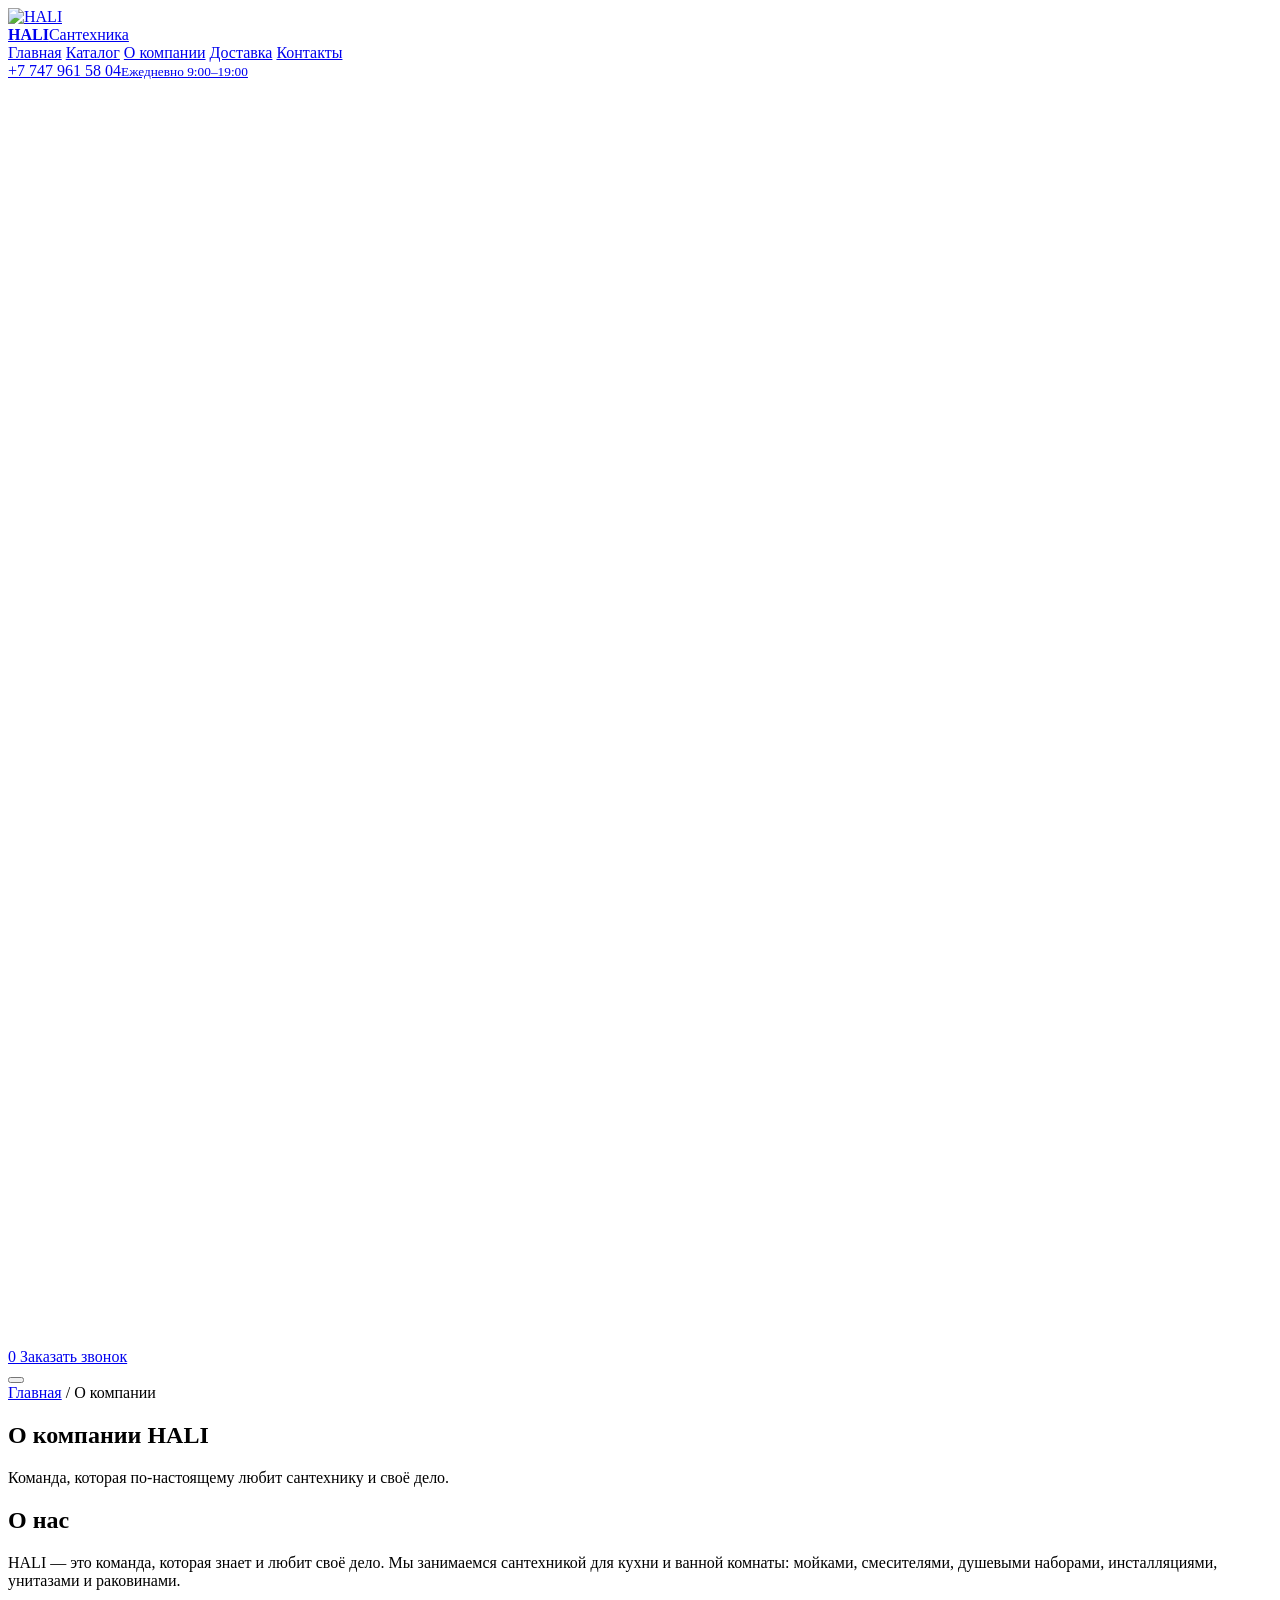
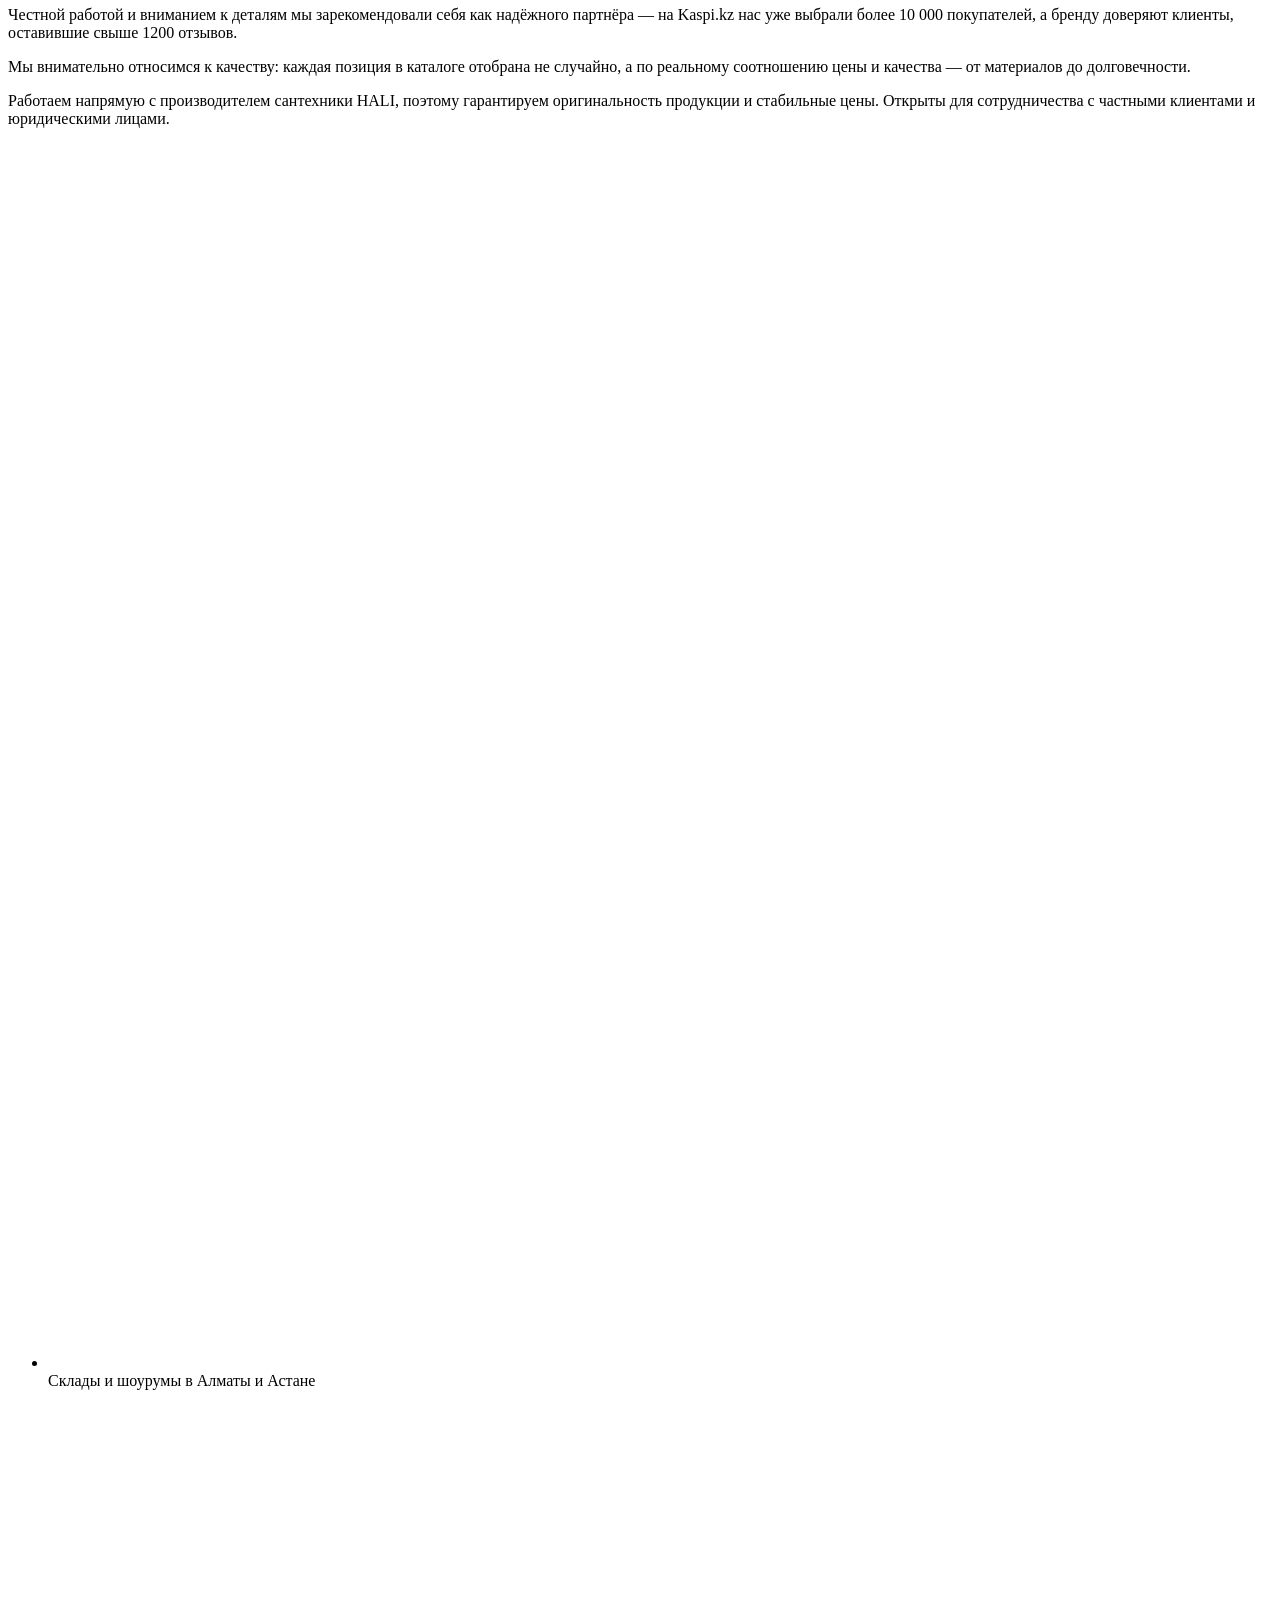
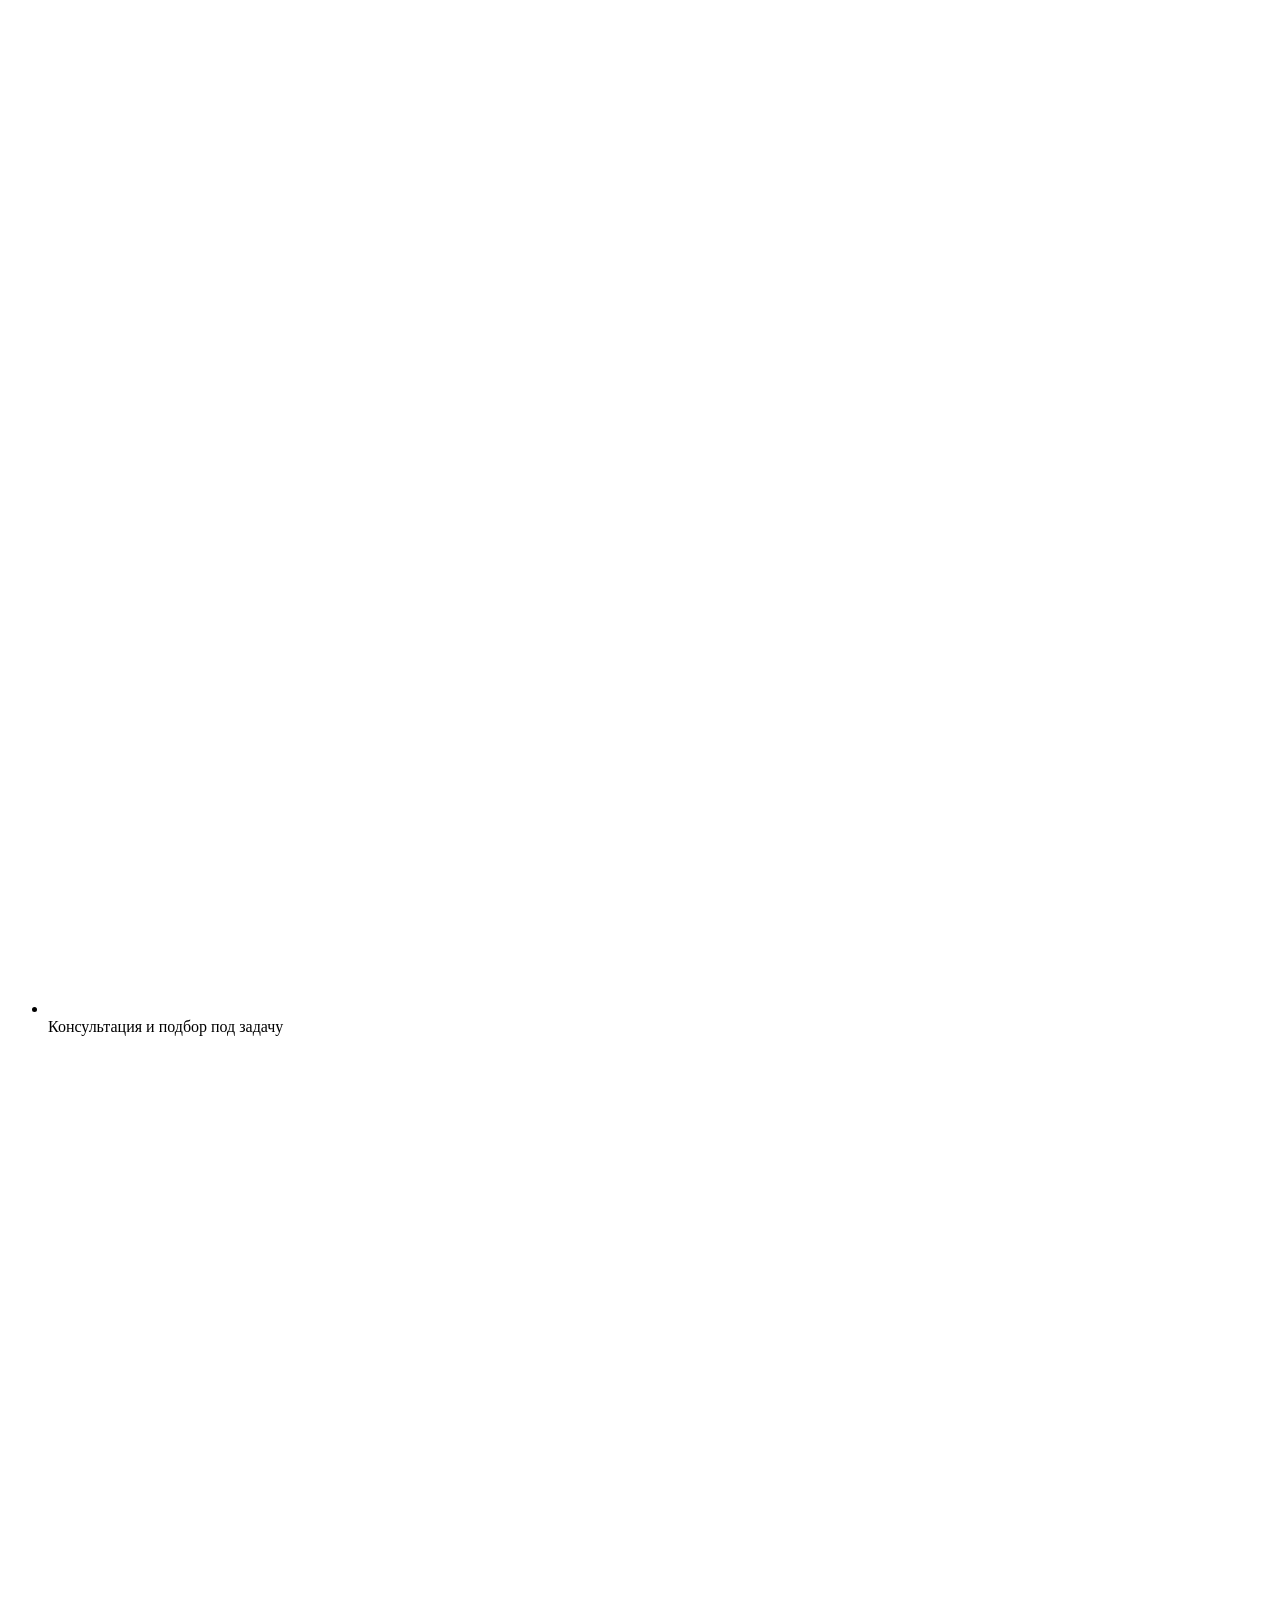
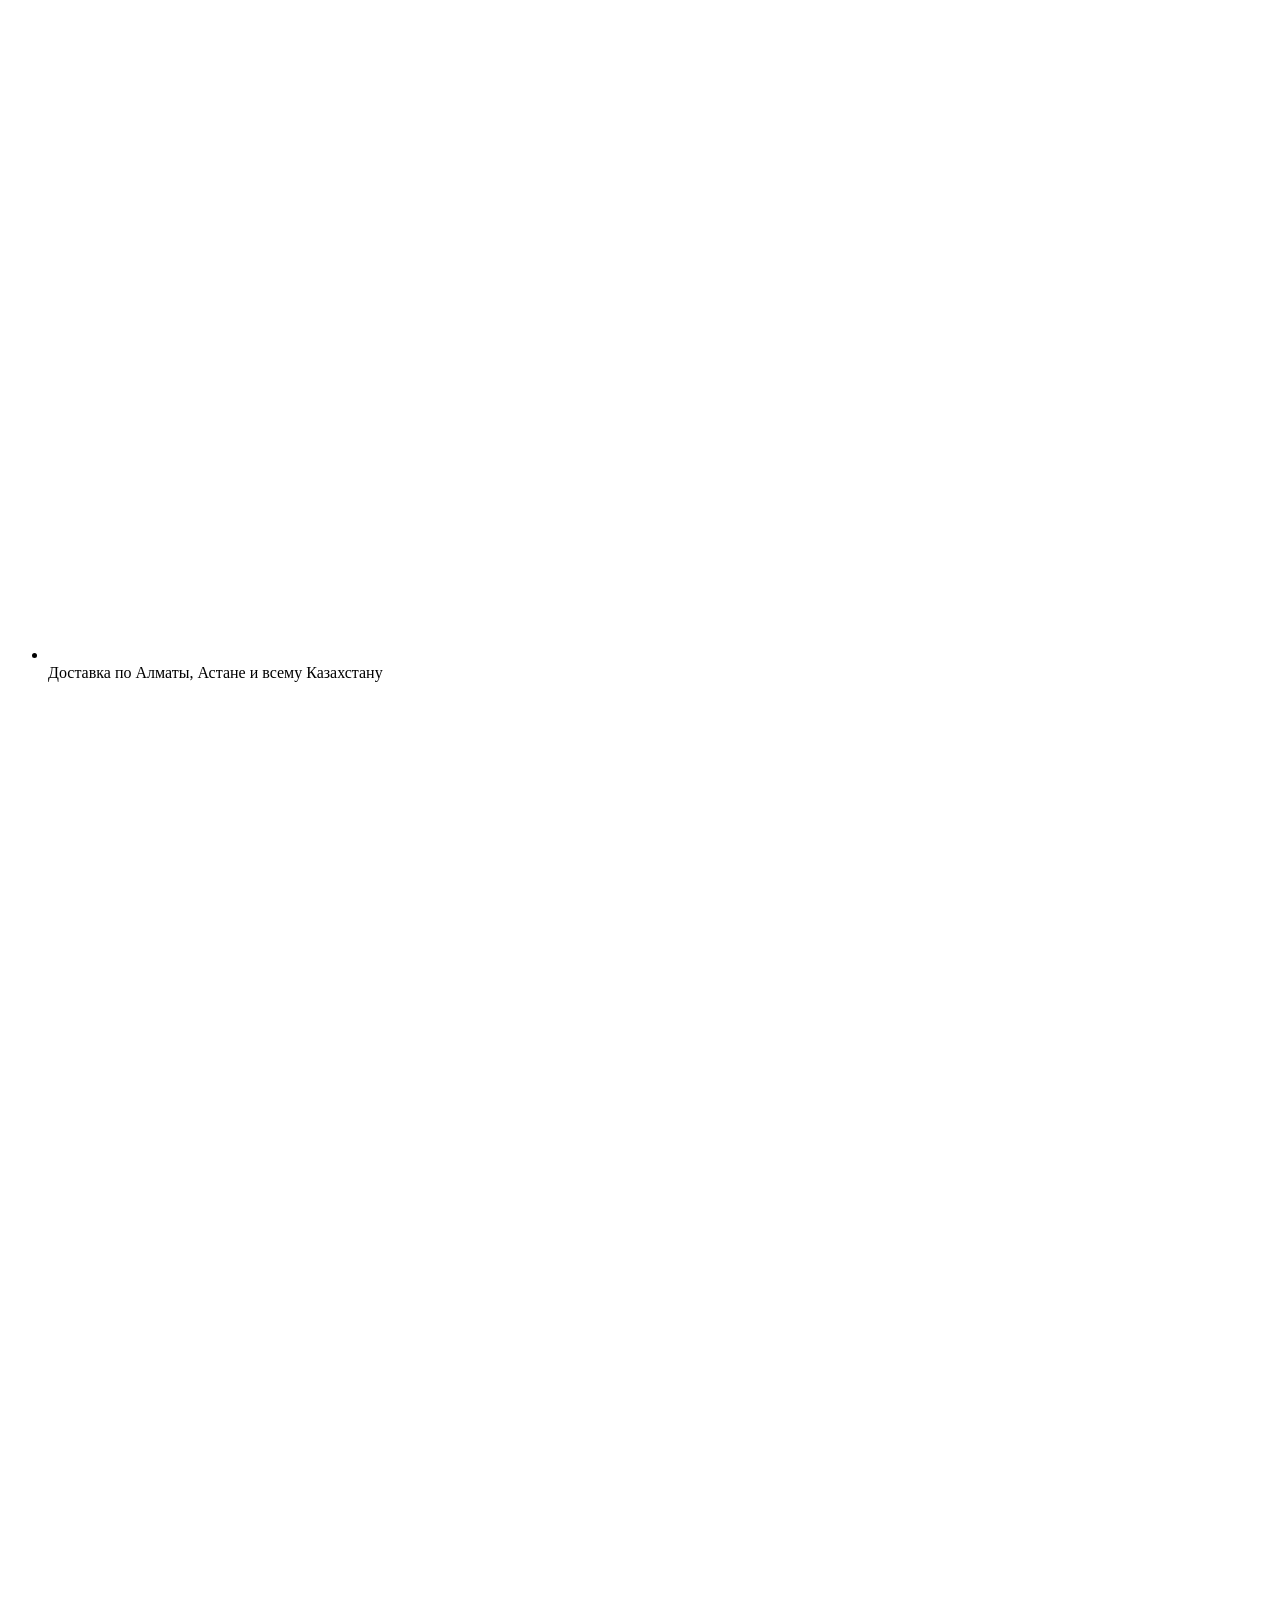
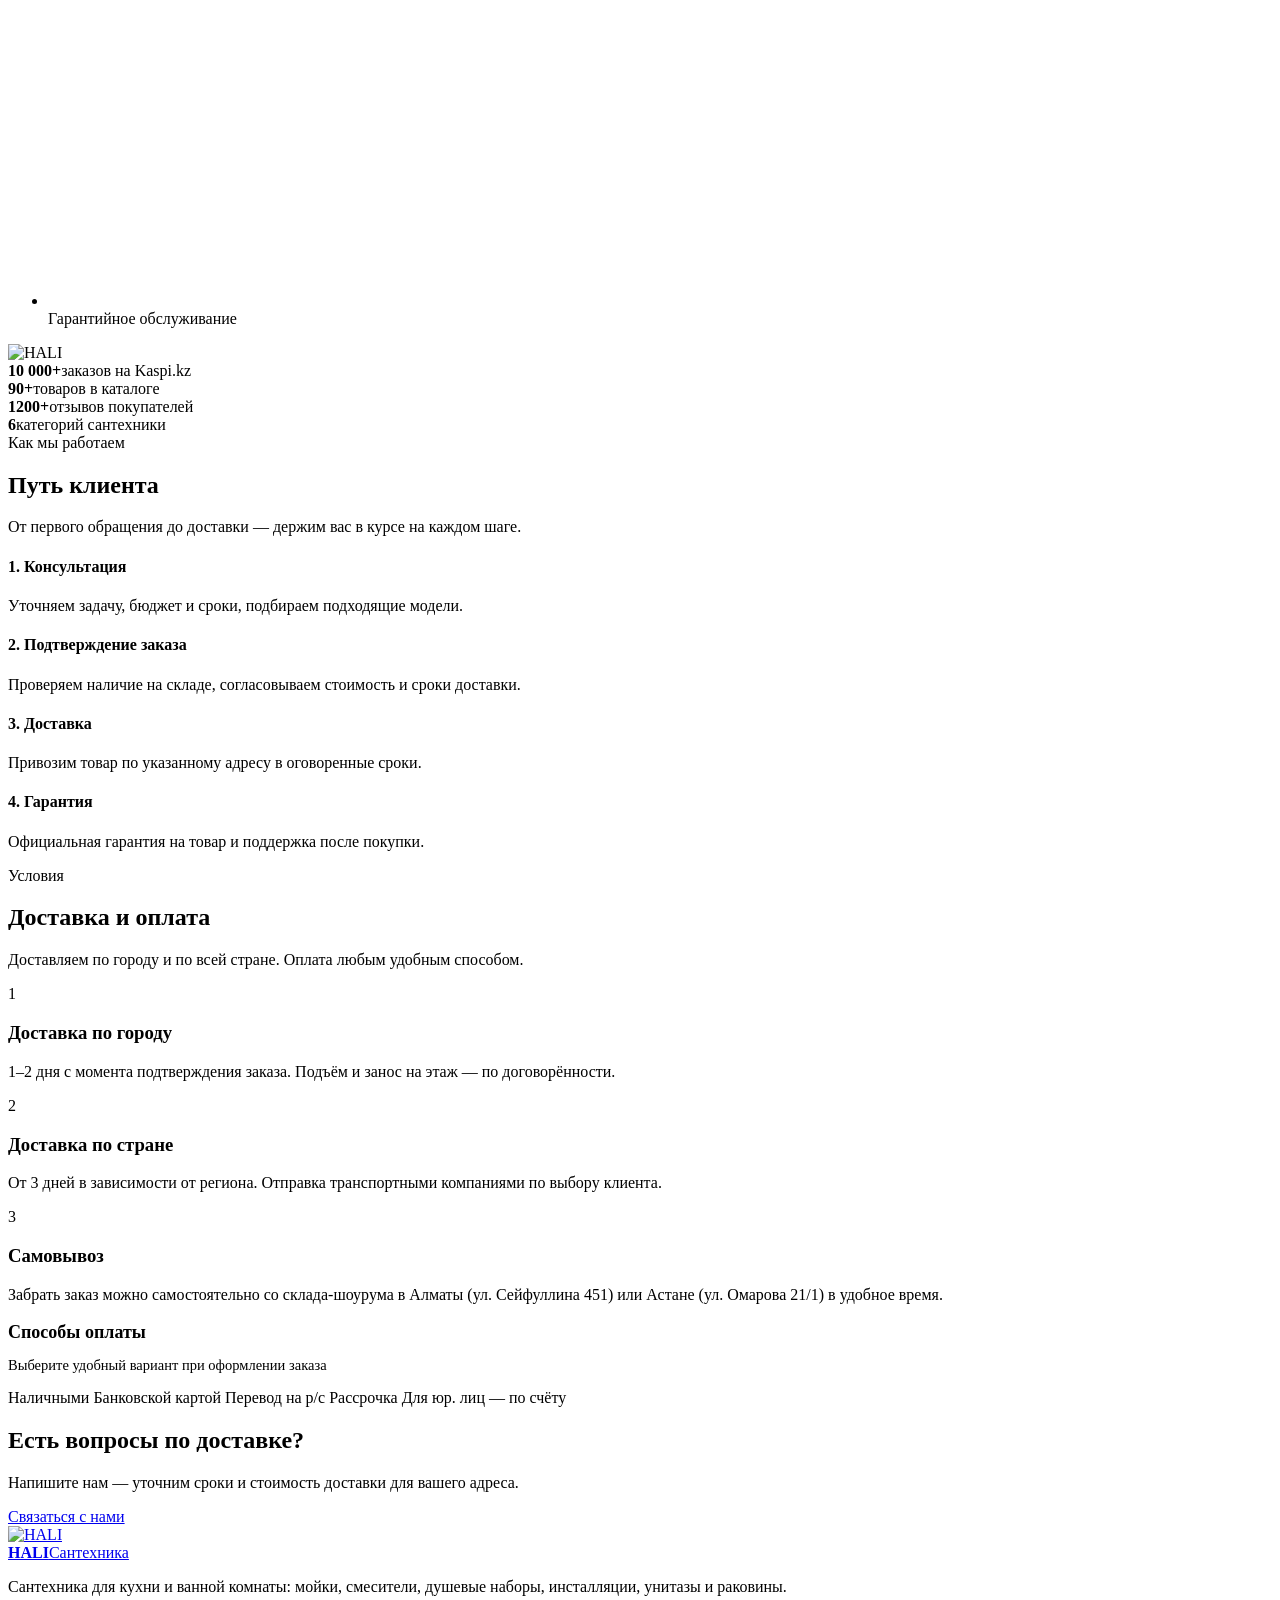
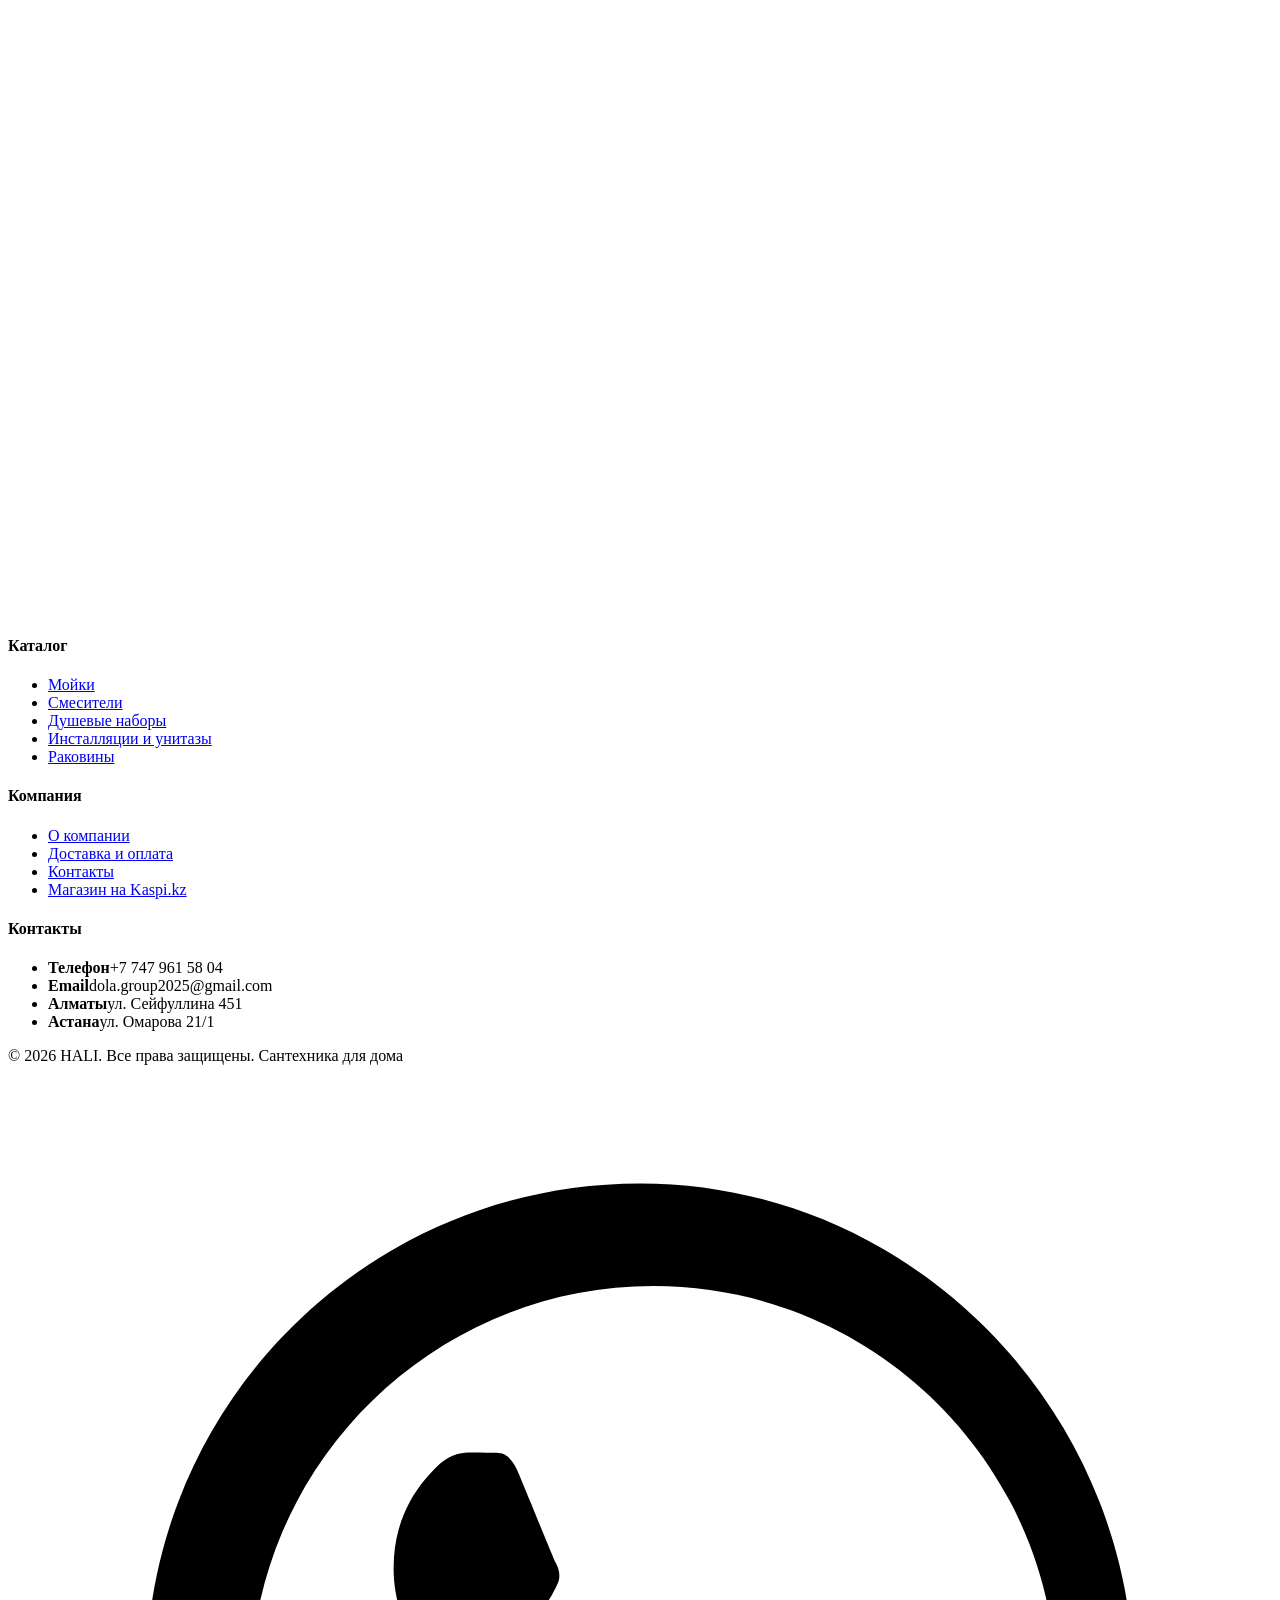
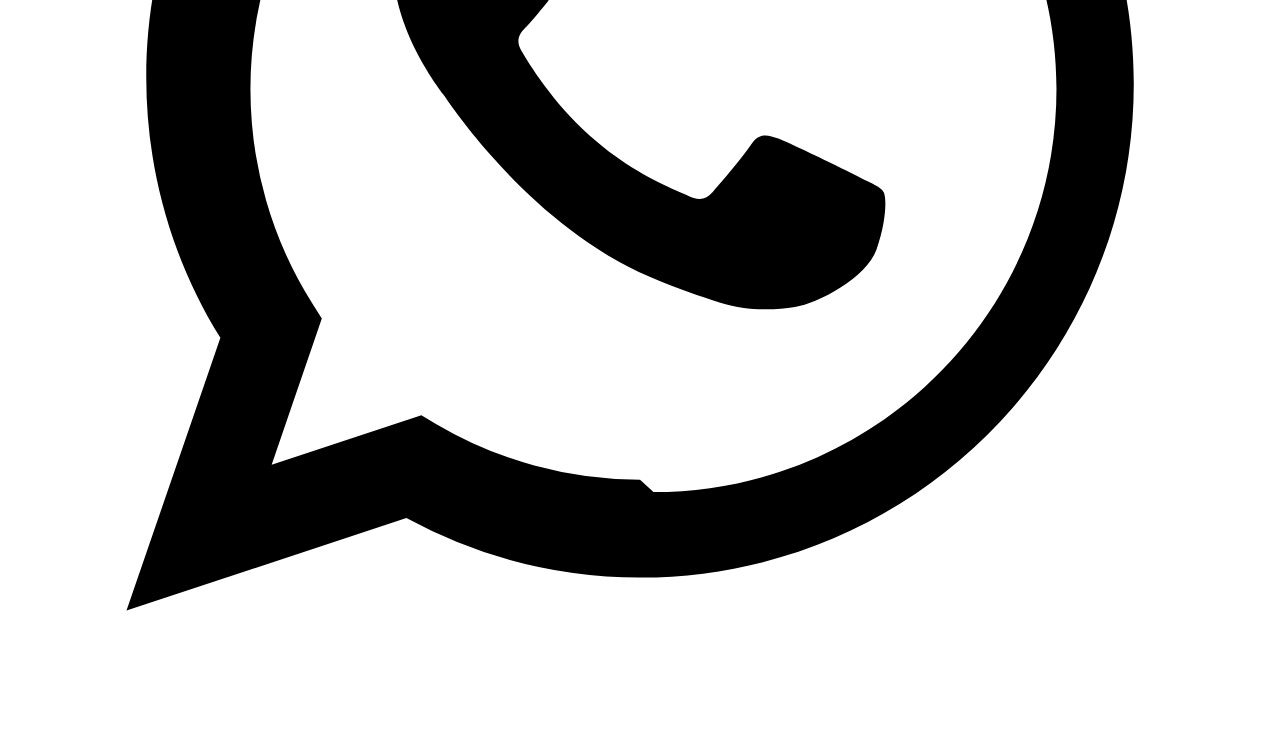
==== about.html @ 0fb3c18e "Add about.html" ====
<!DOCTYPE html>
<html lang="ru">
<head>
<meta charset="UTF-8">
<meta name="viewport" content="width=device-width, initial-scale=1.0">
<title>О компании и доставка — HALI</title>
<meta name="description" content="О компании HALI: история, преимущества, условия доставки и оплаты сантехники.">
<link rel="icon" href="assets/logo.png">
<link rel="preconnect" href="https://fonts.googleapis.com">
<link href="https://fonts.googleapis.com/css2?family=Inter:wght@400;500;600;700;800&display=swap" rel="stylesheet">
<link rel="stylesheet" href="assets/style.css">
</head>
<body>

<header class="site-header">
  <div class="container">
    <a href="index.html" class="brand">
      <img src="assets/logo.png" alt="HALI">
      <div class="brand-text"><strong>HALI</strong><span>Сантехника</span></div>
    </a>
    <nav class="main-nav">
      <a href="index.html">Главная</a>
      <a href="catalog.html">Каталог</a>
      <a href="about.html" class="active">О компании</a>
      <a href="about.html#delivery">Доставка</a>
      <a href="contacts.html">Контакты</a>
    </nav>
    <div class="header-cta">
      <a href="tel:+77479615804" class="header-phone">+7 747 961 58 04<small>Ежедневно 9:00–19:00</small></a>
      <a href="cart.html" class="cart-icon-btn" aria-label="Корзина">
        <svg viewBox="0 0 24 24" fill="none" stroke-width="2" stroke-linecap="round" stroke-linejoin="round"><circle cx="9" cy="21" r="1"/><circle cx="20" cy="21" r="1"/><path d="M1 1h4l2.68 13.39a2 2 0 0 0 2 1.61h9.72a2 2 0 0 0 2-1.61L23 6H6"/></svg>
        <span class="cart-badge">0</span>
      </a>
      <a href="contacts.html" class="btn btn-primary">Заказать звонок</a>
    </div>
    <button class="nav-toggle" aria-label="Меню"><span></span><span></span><span></span></button>
  </div>
</header>

<section class="page-hero">
  <div class="container">
    <div class="breadcrumbs"><a href="index.html">Главная</a> / О компании</div>
    <h1>О компании HALI</h1>
    <p>Команда, которая по-настоящему любит сантехнику и своё дело.</p>
  </div>
</section>

<section>
  <div class="container">
    <div class="split">
      <div>
        <h2>О нас</h2>
        <p>HALI — это команда, которая знает и любит своё дело. Мы занимаемся сантехникой для кухни и ванной комнаты: мойками, смесителями, душевыми наборами, инсталляциями, унитазами и раковинами.</p>
        <p>Честной работой и вниманием к деталям мы зарекомендовали себя как надёжного партнёра — на Kaspi.kz нас уже выбрали более 10 000 покупателей, а бренду доверяют клиенты, оставившие свыше 1200 отзывов.</p>
        <p>Мы внимательно относимся к качеству: каждая позиция в каталоге отобрана не случайно, а по реальному соотношению цены и качества — от материалов до долговечности.</p>
        <p>Работаем напрямую с производителем сантехники HALI, поэтому гарантируем оригинальность продукции и стабильные цены. Открыты для сотрудничества с частными клиентами и юридическими лицами.</p>
        <ul class="check-list">
          <li><svg viewBox="0 0 24 24" fill="none" stroke-width="2" stroke-linecap="round" stroke-linejoin="round"><path d="M20 6L9 17l-5-5"/></svg> Склады и шоурумы в Алматы и Астане</li>
          <li><svg viewBox="0 0 24 24" fill="none" stroke-width="2" stroke-linecap="round" stroke-linejoin="round"><path d="M20 6L9 17l-5-5"/></svg> Консультация и подбор под задачу</li>
          <li><svg viewBox="0 0 24 24" fill="none" stroke-width="2" stroke-linecap="round" stroke-linejoin="round"><path d="M20 6L9 17l-5-5"/></svg> Доставка по Алматы, Астане и всему Казахстану</li>
          <li><svg viewBox="0 0 24 24" fill="none" stroke-width="2" stroke-linecap="round" stroke-linejoin="round"><path d="M20 6L9 17l-5-5"/></svg> Гарантийное обслуживание</li>
        </ul>
      </div>
      <div class="split-media">
        <img src="assets/logo-transparent.png" alt="HALI">
      </div>
    </div>

    <div class="about-stats">
      <div class="about-stat"><strong>10 000+</strong><span>заказов на Kaspi.kz</span></div>
      <div class="about-stat"><strong>90+</strong><span>товаров в каталоге</span></div>
      <div class="about-stat"><strong>1200+</strong><span>отзывов покупателей</span></div>
      <div class="about-stat"><strong>6</strong><span>категорий сантехники</span></div>
    </div>
  </div>
</section>

<section style="background:var(--bg-card)">
  <div class="container">
    <div class="section-head">
      <span class="section-eyebrow">Как мы работаем</span>
      <h2>Путь клиента</h2>
      <p>От первого обращения до доставки — держим вас в курсе на каждом шаге.</p>
    </div>
    <div class="timeline">
      <div class="timeline-item">
        <h4>1. Консультация</h4>
        <p>Уточняем задачу, бюджет и сроки, подбираем подходящие модели.</p>
      </div>
      <div class="timeline-item">
        <h4>2. Подтверждение заказа</h4>
        <p>Проверяем наличие на складе, согласовываем стоимость и сроки доставки.</p>
      </div>
      <div class="timeline-item">
        <h4>3. Доставка</h4>
        <p>Привозим товар по указанному адресу в оговоренные сроки.</p>
      </div>
      <div class="timeline-item">
        <h4>4. Гарантия</h4>
        <p>Официальная гарантия на товар и поддержка после покупки.</p>
      </div>
    </div>
  </div>
</section>

<section id="delivery">
  <div class="container">
    <div class="section-head">
      <span class="section-eyebrow">Условия</span>
      <h2>Доставка и оплата</h2>
      <p>Доставляем по городу и по всей стране. Оплата любым удобным способом.</p>
    </div>
    <div class="delivery-grid">
      <div class="delivery-card">
        <div class="num">1</div>
        <h3>Доставка по городу</h3>
        <p>1–2 дня с момента подтверждения заказа. Подъём и занос на этаж — по договорённости.</p>
      </div>
      <div class="delivery-card">
        <div class="num">2</div>
        <h3>Доставка по стране</h3>
        <p>От 3 дней в зависимости от региона. Отправка транспортными компаниями по выбору клиента.</p>
      </div>
      <div class="delivery-card">
        <div class="num">3</div>
        <h3>Самовывоз</h3>
        <p>Забрать заказ можно самостоятельно со склада-шоурума в Алматы (ул. Сейфуллина 451) или Астане (ул. Омарова 21/1) в удобное время.</p>
      </div>
    </div>

    <div class="mt-40">
      <h3 style="font-size:18px;font-weight:700;color:var(--navy-900);margin-bottom:6px">Способы оплаты</h3>
      <p style="color:var(--text-muted);font-size:14.5px">Выберите удобный вариант при оформлении заказа</p>
      <div class="payment-row">
        <span class="payment-chip">Наличными</span>
        <span class="payment-chip">Банковской картой</span>
        <span class="payment-chip">Перевод на р/с</span>
        <span class="payment-chip">Рассрочка</span>
        <span class="payment-chip">Для юр. лиц — по счёту</span>
      </div>
    </div>
  </div>
</section>

<section class="cta-wrap">
  <div class="cta-band">
    <div>
      <h2>Есть вопросы по доставке?</h2>
      <p>Напишите нам — уточним сроки и стоимость доставки для вашего адреса.</p>
    </div>
    <a href="contacts.html" class="btn btn-primary">Связаться с нами</a>
  </div>
</section>

<footer class="site-footer">
  <div class="container">
    <div class="footer-grid">
      <div class="footer-brand">
        <a href="index.html" class="brand">
          <img src="assets/logo.png" alt="HALI">
          <div class="brand-text"><strong>HALI</strong><span>Сантехника</span></div>
        </a>
        <p>Сантехника для кухни и ванной комнаты: мойки, смесители, душевые наборы, инсталляции, унитазы и раковины.</p>
        <div class="social-row mt-40">
          <a href="https://kaspi.kz/shop/m/30383765/products" target="_blank" rel="noopener" aria-label="Kaspi.kz"><svg viewBox="0 0 24 24" fill="none" stroke-width="2"><path d="M3 3h18v18H3z"/><path d="M8 12h8M12 8v8"/></svg></a>
          <a href="https://www.instagram.com/hali_group" target="_blank" rel="noopener" aria-label="Instagram"><svg viewBox="0 0 24 24" fill="none" stroke-width="2"><rect x="2" y="2" width="20" height="20" rx="5"/><circle cx="12" cy="12" r="4"/><circle cx="17.5" cy="6.5" r="1"/></svg></a>
          <a href="https://wa.me/77479615804" target="_blank" rel="noopener" aria-label="WhatsApp"><svg viewBox="0 0 24 24" fill="none" stroke-width="2"><path d="M21 11.5a8.38 8.38 0 0 1-8.8 8.4 8.5 8.5 0 0 1-4-1L3 20l1.2-5A8.4 8.4 0 1 1 21 11.5z"/></svg></a>
        </div>
      </div>
      <div class="footer-col">
        <h4>Каталог</h4>
        <ul>
          <li><a href="catalog.html#moyki">Мойки</a></li>
          <li><a href="catalog.html#smesiteli">Смесители</a></li>
          <li><a href="catalog.html#dushevye">Душевые наборы</a></li>
          <li><a href="catalog.html#installyacii">Инсталляции и унитазы</a></li>
          <li><a href="catalog.html#rakoviny">Раковины</a></li>
        </ul>
      </div>
      <div class="footer-col">
        <h4>Компания</h4>
        <ul>
          <li><a href="about.html">О компании</a></li>
          <li><a href="about.html#delivery">Доставка и оплата</a></li>
          <li><a href="contacts.html">Контакты</a></li>
          <li><a href="https://kaspi.kz/shop/m/30383765/products" target="_blank" rel="noopener">Магазин на Kaspi.kz</a></li>
        </ul>
      </div>
      <div class="footer-col footer-contacts">
        <h4>Контакты</h4>
        <ul>
          <li><strong>Телефон</strong>+7 747 961 58 04</li>
          <li><strong>Email</strong>dola.group2025@gmail.com</li>
          <li><strong>Алматы</strong>ул. Сейфуллина 451</li>
          <li><strong>Астана</strong>ул. Омарова 21/1</li>
        </ul>
      </div>
    </div>
    <div class="footer-bottom">
      <span>© 2026 HALI. Все права защищены.</span>
      <span>Сантехника для дома</span>
    </div>
  </div>
</footer>

<a href="https://wa.me/77479615804" target="_blank" rel="noopener" class="whatsapp-float" aria-label="Написать в WhatsApp">
  <svg viewBox="0 0 32 32"><path d="M16.001 3C9.096 3 3.5 8.596 3.5 15.5c0 2.42.687 4.68 1.877 6.598L3 29l7.086-2.34a12.44 12.44 0 0 0 5.915 1.507c6.905 0 12.5-5.596 12.5-12.5S22.906 3 16.001 3zm0 22.688a10.14 10.14 0 0 1-5.166-1.412l-.37-.22-3.79 1.251 1.27-3.7-.24-.38a10.15 10.15 0 0 1-1.567-5.427c0-5.625 4.578-10.203 10.203-10.203s10.203 4.578 10.203 10.203-4.578 10.203-10.203 10.203zm5.595-7.64c-.307-.153-1.812-.894-2.093-.996-.281-.102-.486-.153-.69.153-.205.307-.792.996-.972 1.2-.179.205-.358.23-.665.077-.307-.153-1.295-.477-2.468-1.523-.912-.813-1.528-1.817-1.707-2.124-.179-.307-.02-.473.134-.626.137-.137.307-.358.46-.537.153-.179.204-.307.307-.512.102-.205.05-.384-.026-.537-.077-.153-.69-1.663-.945-2.278-.249-.598-.502-.517-.69-.527-.179-.008-.384-.01-.588-.01-.205 0-.537.077-.818.384-.281.307-1.073 1.049-1.073 2.559 0 1.51 1.098 2.968 1.251 3.173.153.205 2.16 3.298 5.233 4.626.731.315 1.301.503 1.746.644.733.233 1.4.2 1.928.121.588-.088 1.812-.741 2.068-1.456.256-.716.256-1.328.179-1.456-.077-.128-.281-.205-.588-.358z"/></svg>
</a>

<script src="assets/cart.js"></script>
<script src="assets/script.js"></script>
</body>
</html>
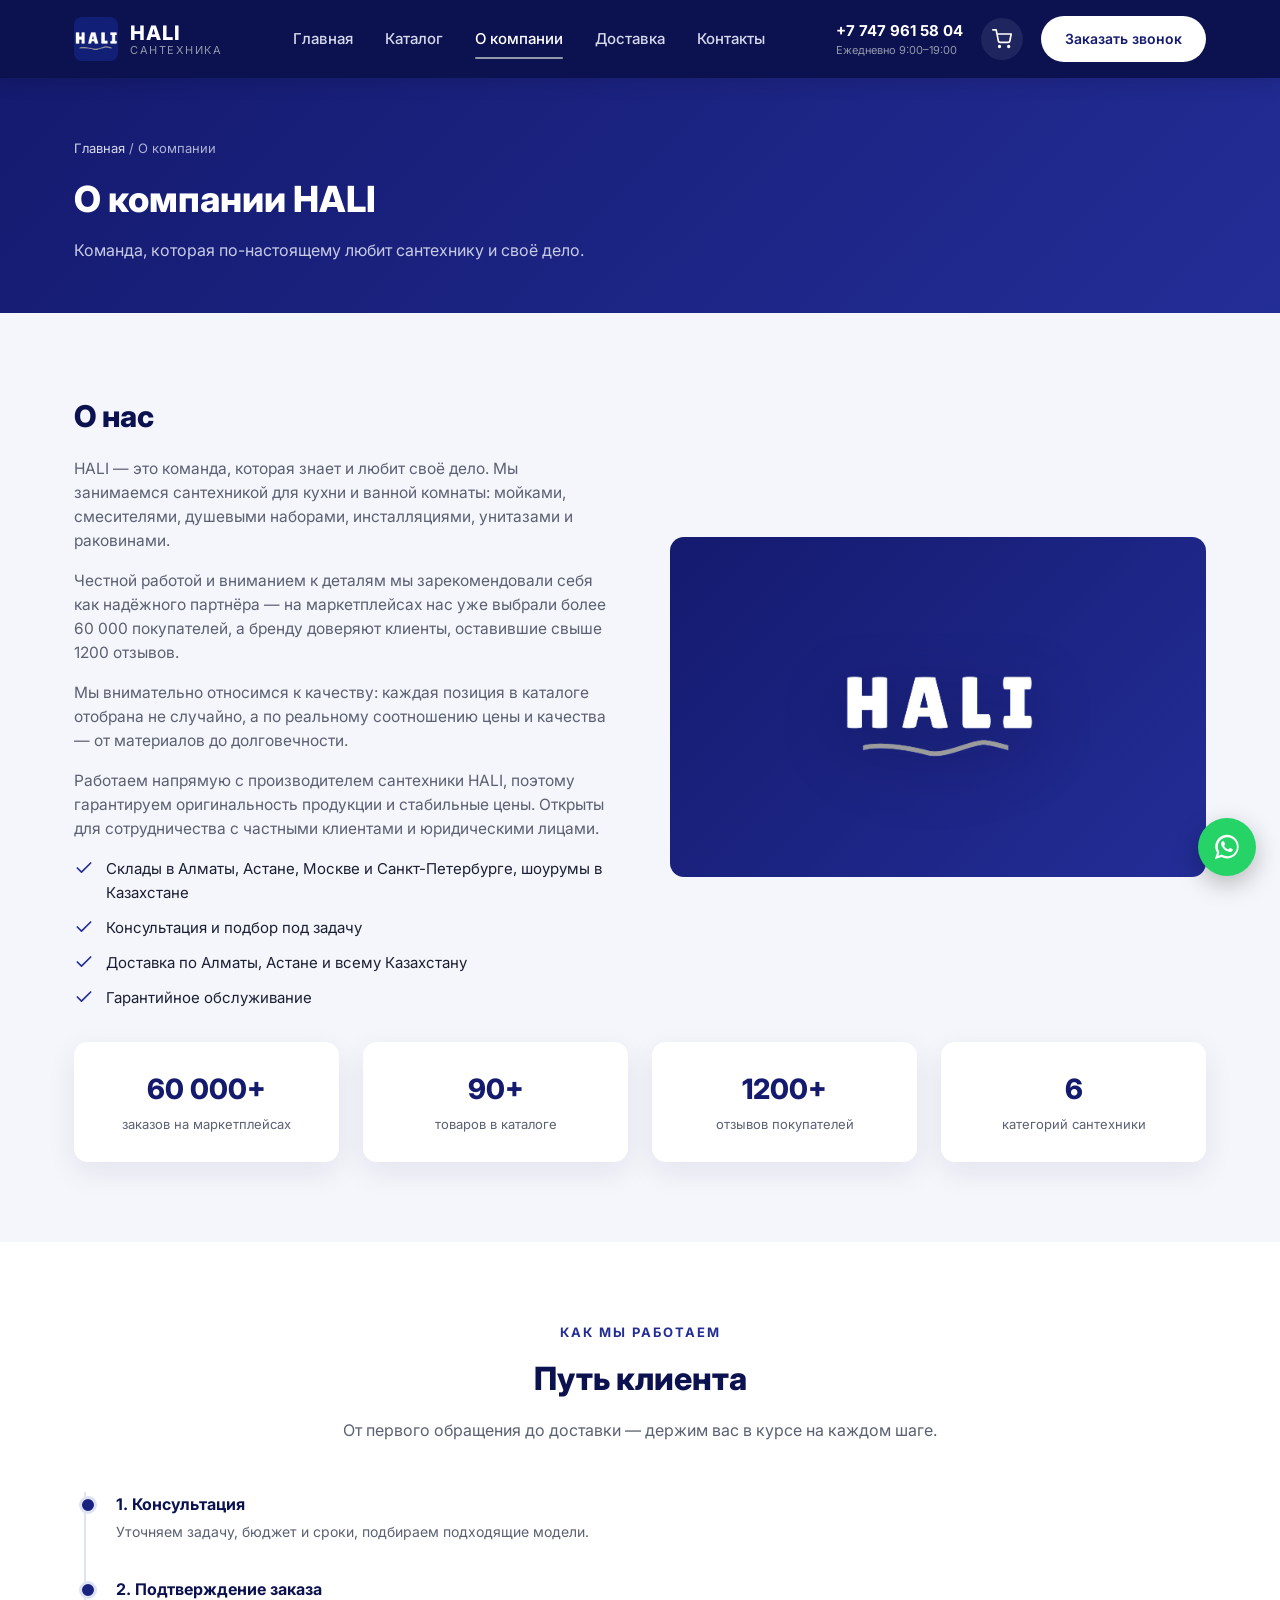
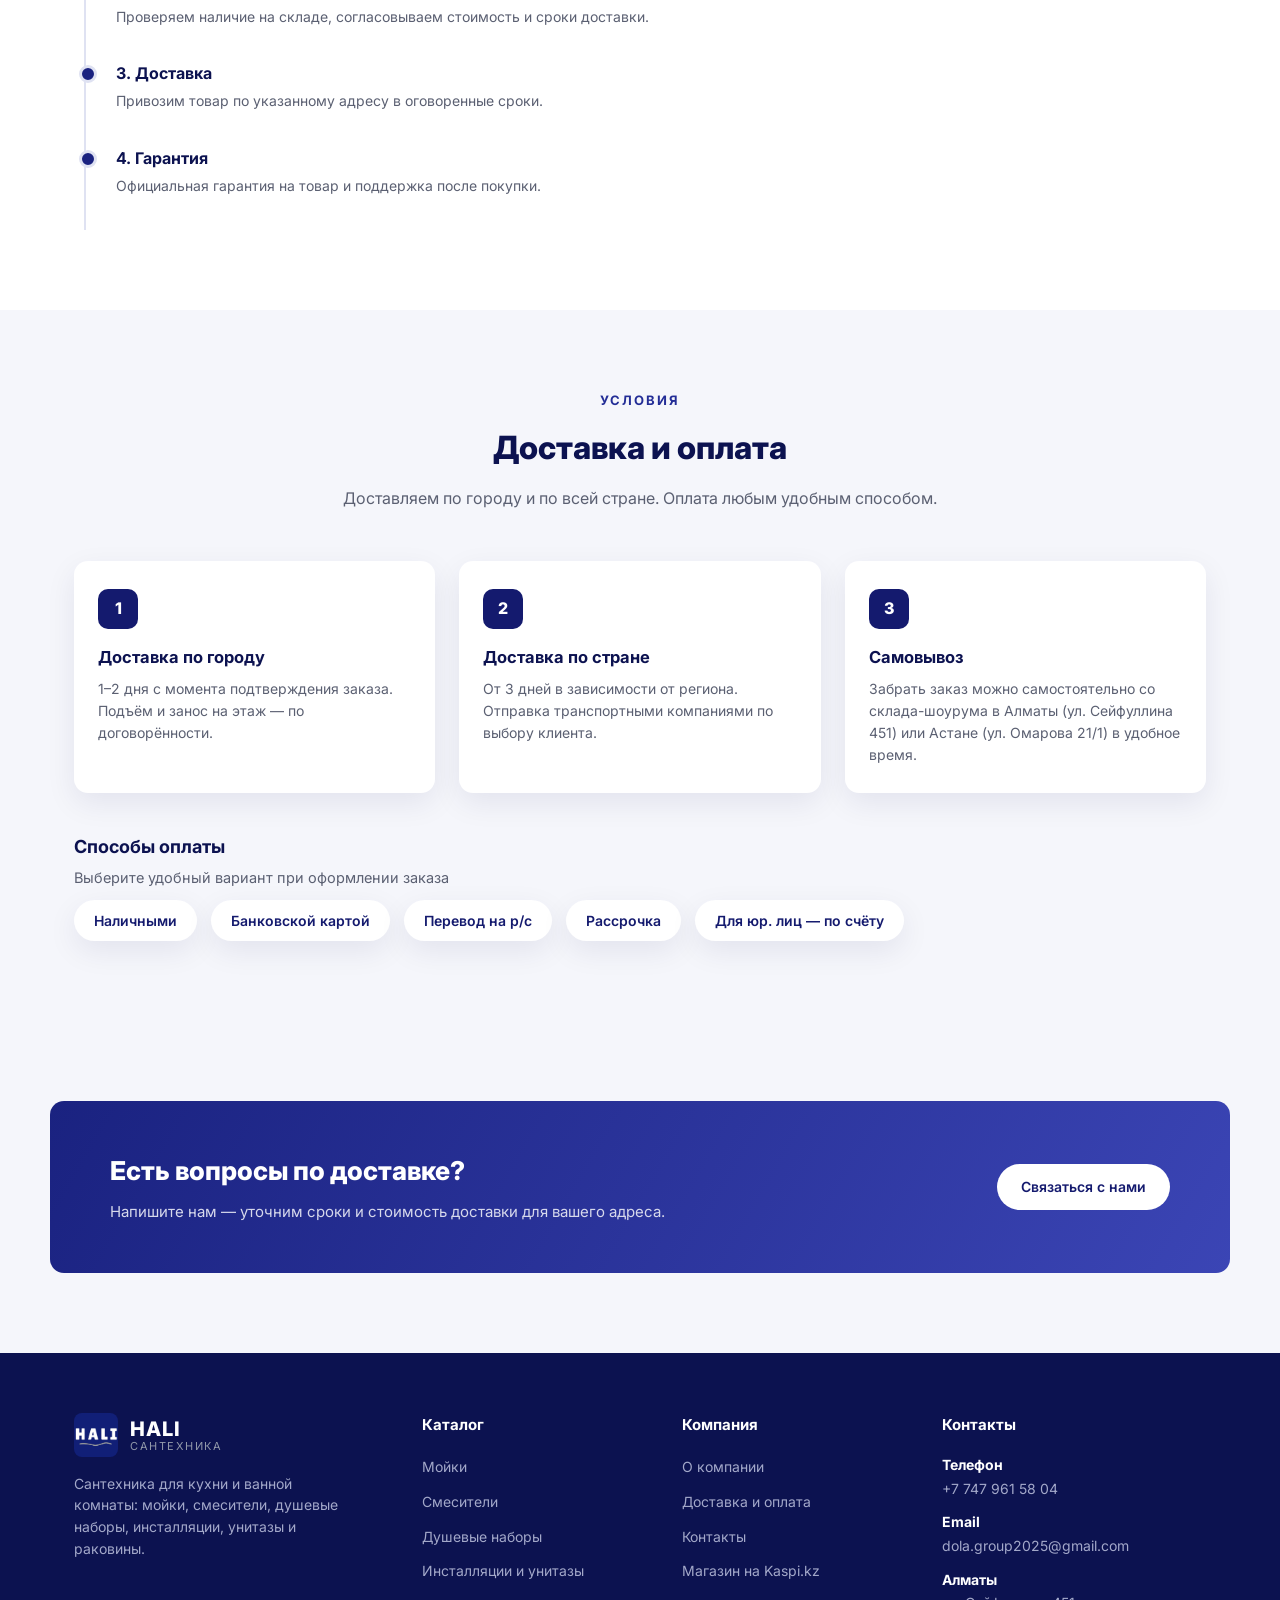
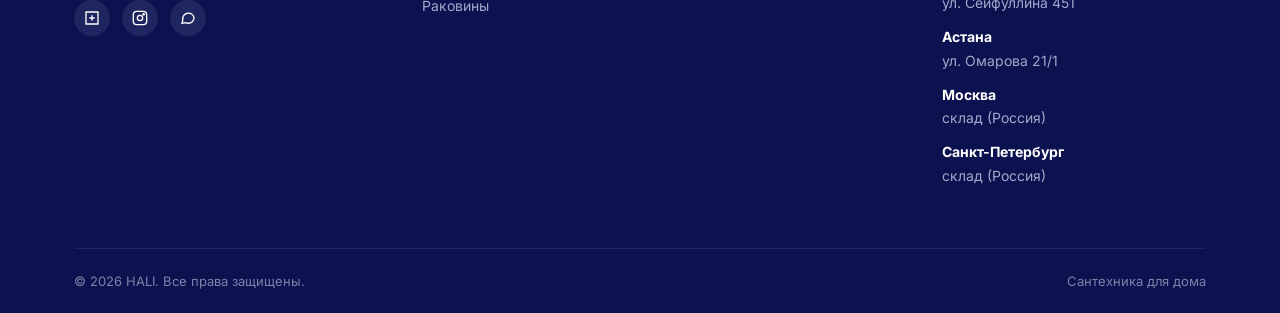
==== commit 70e9b045: "Update stats to 60000+ marketplace orders, add Moscow/SPb warehouses to map" ====
--- a/about.html
+++ b/about.html
@@ -51,11 +51,11 @@
       <div>
         <h2>О нас</h2>
         <p>HALI — это команда, которая знает и любит своё дело. Мы занимаемся сантехникой для кухни и ванной комнаты: мойками, смесителями, душевыми наборами, инсталляциями, унитазами и раковинами.</p>
-        <p>Честной работой и вниманием к деталям мы зарекомендовали себя как надёжного партнёра — на Kaspi.kz нас уже выбрали более 10 000 покупателей, а бренду доверяют клиенты, оставившие свыше 1200 отзывов.</p>
+        <p>Честной работой и вниманием к деталям мы зарекомендовали себя как надёжного партнёра — на маркетплейсах нас уже выбрали более 60 000 покупателей, а бренду доверяют клиенты, оставившие свыше 1200 отзывов.</p>
         <p>Мы внимательно относимся к качеству: каждая позиция в каталоге отобрана не случайно, а по реальному соотношению цены и качества — от материалов до долговечности.</p>
         <p>Работаем напрямую с производителем сантехники HALI, поэтому гарантируем оригинальность продукции и стабильные цены. Открыты для сотрудничества с частными клиентами и юридическими лицами.</p>
         <ul class="check-list">
-          <li><svg viewBox="0 0 24 24" fill="none" stroke-width="2" stroke-linecap="round" stroke-linejoin="round"><path d="M20 6L9 17l-5-5"/></svg> Склады и шоурумы в Алматы и Астане</li>
+          <li><svg viewBox="0 0 24 24" fill="none" stroke-width="2" stroke-linecap="round" stroke-linejoin="round"><path d="M20 6L9 17l-5-5"/></svg> Склады в Алматы, Астане, Москве и Санкт-Петербурге, шоурумы в Казахстане</li>
           <li><svg viewBox="0 0 24 24" fill="none" stroke-width="2" stroke-linecap="round" stroke-linejoin="round"><path d="M20 6L9 17l-5-5"/></svg> Консультация и подбор под задачу</li>
           <li><svg viewBox="0 0 24 24" fill="none" stroke-width="2" stroke-linecap="round" stroke-linejoin="round"><path d="M20 6L9 17l-5-5"/></svg> Доставка по Алматы, Астане и всему Казахстану</li>
           <li><svg viewBox="0 0 24 24" fill="none" stroke-width="2" stroke-linecap="round" stroke-linejoin="round"><path d="M20 6L9 17l-5-5"/></svg> Гарантийное обслуживание</li>
@@ -67,7 +67,7 @@
     </div>
 
     <div class="about-stats">
-      <div class="about-stat"><strong>10 000+</strong><span>заказов на Kaspi.kz</span></div>
+      <div class="about-stat"><strong>60 000+</strong><span>заказов на маркетплейсах</span></div>
       <div class="about-stat"><strong>90+</strong><span>товаров в каталоге</span></div>
       <div class="about-stat"><strong>1200+</strong><span>отзывов покупателей</span></div>
       <div class="about-stat"><strong>6</strong><span>категорий сантехники</span></div>
@@ -193,6 +193,8 @@
           <li><strong>Email</strong>dola.group2025@gmail.com</li>
           <li><strong>Алматы</strong>ул. Сейфуллина 451</li>
           <li><strong>Астана</strong>ул. Омарова 21/1</li>
+          <li><strong>Москва</strong>склад (Россия)</li>
+          <li><strong>Санкт-Петербург</strong>склад (Россия)</li>
         </ul>
       </div>
     </div>
--- a/assets/style.css
+++ b/assets/style.css
@@ -0,0 +1,1523 @@
+:root{
+  --navy-900:#0c1250;
+  --navy-800:#141a6e;
+  --navy-700:#1a2280;
+  --navy-600:#232d96;
+  --navy-500:#3b45b5;
+  --grey-wave:#9299aa;
+  --grey-light:#c7cbd6;
+  --bg:#f5f6fb;
+  --bg-card:#ffffff;
+  --text:#1b1f33;
+  --text-muted:#5b6072;
+  --white:#ffffff;
+  --radius:14px;
+  --shadow:0 10px 30px rgba(12,18,80,0.08);
+  --shadow-hover:0 16px 40px rgba(12,18,80,0.16);
+}
+
+*{box-sizing:border-box;margin:0;padding:0}
+
+html{scroll-behavior:smooth}
+
+body{
+  font-family:'Inter',-apple-system,BlinkMacSystemFont,'Segoe UI',Roboto,sans-serif;
+  background:var(--bg);
+  color:var(--text);
+  line-height:1.55;
+  -webkit-font-smoothing:antialiased;
+}
+
+img{max-width:100%;display:block}
+a{text-decoration:none;color:inherit}
+ul{list-style:none}
+button{font-family:inherit;cursor:pointer;border:none}
+
+.container{
+  width:100%;
+  max-width:1180px;
+  margin:0 auto;
+  padding:0 24px;
+}
+
+/* ---------- Header ---------- */
+.site-header{
+  position:sticky;
+  top:0;
+  z-index:100;
+  background:var(--navy-900);
+  box-shadow:0 2px 20px rgba(0,0,0,0.15);
+}
+
+.site-header .container{
+  display:flex;
+  align-items:center;
+  justify-content:space-between;
+  height:78px;
+}
+
+.brand{
+  display:flex;
+  align-items:center;
+  gap:12px;
+}
+
+.brand img{
+  height:44px;
+  width:44px;
+  border-radius:8px;
+}
+
+.brand-text{
+  display:flex;
+  flex-direction:column;
+  line-height:1.1;
+}
+
+.brand-text strong{
+  color:var(--white);
+  font-size:20px;
+  letter-spacing:1px;
+  font-weight:800;
+}
+
+.brand-text span{
+  color:var(--grey-wave);
+  font-size:11px;
+  letter-spacing:1.5px;
+  text-transform:uppercase;
+}
+
+.main-nav{
+  display:flex;
+  gap:32px;
+}
+
+.main-nav a{
+  color:#d7d9ec;
+  font-size:15px;
+  font-weight:500;
+  position:relative;
+  padding:6px 0;
+  transition:color .2s;
+}
+
+.main-nav a:hover,
+.main-nav a.active{
+  color:var(--white);
+}
+
+.main-nav a.active::after{
+  content:"";
+  position:absolute;
+  left:0;right:0;bottom:-2px;
+  height:2px;
+  background:var(--grey-wave);
+  border-radius:2px;
+}
+
+.header-cta{
+  display:flex;
+  align-items:center;
+  gap:18px;
+}
+
+.header-phone{
+  color:var(--white);
+  font-weight:700;
+  font-size:15px;
+  white-space:nowrap;
+}
+
+.header-phone small{
+  display:block;
+  color:var(--grey-wave);
+  font-weight:400;
+  font-size:11px;
+}
+
+.btn{
+  display:inline-flex;
+  align-items:center;
+  justify-content:center;
+  gap:8px;
+  padding:12px 24px;
+  border-radius:999px;
+  font-weight:600;
+  font-size:14px;
+  transition:transform .15s ease, box-shadow .15s ease, background .15s ease;
+}
+
+.btn-primary{
+  background:var(--white);
+  color:var(--navy-800);
+}
+.btn-primary:hover{
+  transform:translateY(-2px);
+  box-shadow:0 8px 20px rgba(0,0,0,0.25);
+}
+
+.btn-outline{
+  background:transparent;
+  color:var(--white);
+  border:1.5px solid rgba(255,255,255,0.4);
+}
+.btn-outline:hover{
+  border-color:var(--white);
+  background:rgba(255,255,255,0.08);
+}
+
+.btn-block{width:100%}
+
+.nav-toggle{
+  display:none;
+  flex-direction:column;
+  gap:5px;
+  background:none;
+  padding:6px;
+}
+.nav-toggle span{
+  width:24px;height:2px;background:var(--white);border-radius:2px;
+}
+
+/* ---------- Banner carousel ---------- */
+.banner-carousel{
+  position:relative;
+  width:100%;
+  overflow:hidden;
+  line-height:0;
+  background:var(--navy-900);
+  padding:0;
+}
+.banner-slide{
+  display:none;
+  width:100%;
+}
+.banner-slide.active{display:block}
+.banner-slide img{
+  width:100%;
+  height:auto;
+  display:block;
+}
+.banner-dots{
+  position:absolute;
+  bottom:16px;
+  left:50%;
+  transform:translateX(-50%);
+  display:flex;
+  gap:8px;
+  z-index:5;
+}
+.banner-dot{
+  width:9px;
+  height:9px;
+  border-radius:50%;
+  background:rgba(255,255,255,0.55);
+  border:none;
+  padding:0;
+  cursor:pointer;
+  transition:width .2s, background .2s;
+}
+.banner-dot.active{
+  background:#fff;
+  width:24px;
+  border-radius:5px;
+}
+.banner-arrow{
+  position:absolute;
+  top:50%;
+  transform:translateY(-50%);
+  width:42px;
+  height:42px;
+  border-radius:50%;
+  background:rgba(255,255,255,0.9);
+  border:none;
+  font-size:22px;
+  line-height:1;
+  color:var(--navy-900);
+  cursor:pointer;
+  z-index:5;
+  display:flex;
+  align-items:center;
+  justify-content:center;
+  transition:background .2s;
+}
+.banner-arrow:hover{background:#fff}
+.banner-arrow.prev{left:16px}
+.banner-arrow.next{right:16px}
+
+.stats-bar{
+  background:var(--navy-900);
+  padding:34px 0;
+  color:var(--white);
+}
+.stats-bar .hero-stats{
+  justify-content:center;
+}
+
+@media(max-width:640px){
+  .banner-arrow{width:32px;height:32px;font-size:16px}
+  .banner-arrow.prev{left:8px}
+  .banner-arrow.next{right:8px}
+  .stats-bar .hero-stats{gap:24px;flex-wrap:wrap}
+}
+
+/* ---------- Hero ---------- */
+.hero{
+  position:relative;
+  background:linear-gradient(135deg,var(--navy-800) 0%,var(--navy-700) 45%,var(--navy-600) 100%);
+  color:var(--white);
+  overflow:hidden;
+  padding:90px 0 0;
+}
+
+.hero .container{
+  display:grid;
+  grid-template-columns:1.1fr 0.9fr;
+  gap:40px;
+  align-items:center;
+  padding-bottom:70px;
+}
+
+.hero-eyebrow{
+  display:inline-block;
+  color:var(--grey-wave);
+  font-size:13px;
+  letter-spacing:2px;
+  text-transform:uppercase;
+  font-weight:600;
+  margin-bottom:18px;
+}
+
+.hero h1{
+  font-size:44px;
+  font-weight:800;
+  line-height:1.15;
+  margin-bottom:20px;
+}
+
+.hero h1 span{
+  color:var(--grey-wave);
+}
+
+.hero p{
+  font-size:17px;
+  color:#c7cbe6;
+  max-width:480px;
+  margin-bottom:34px;
+}
+
+.hero-actions{
+  display:flex;
+  gap:16px;
+  margin-bottom:40px;
+}
+
+.hero-stats{
+  display:flex;
+  gap:40px;
+}
+
+.hero-stats div strong{
+  display:block;
+  font-size:26px;
+  font-weight:800;
+}
+.hero-stats div span{
+  font-size:13px;
+  color:#aeb3d4;
+}
+
+.hero-visual{
+  position:relative;
+  display:flex;
+  align-items:center;
+  justify-content:center;
+}
+
+.hero-visual .ring{
+  position:absolute;
+  width:360px;height:360px;
+  border-radius:50%;
+  border:1.5px solid rgba(255,255,255,0.15);
+}
+.hero-visual .ring.small{width:270px;height:270px;}
+
+.hero-visual .logo-badge{
+  position:relative;
+  display:flex;
+  align-items:center;
+  justify-content:center;
+}
+.hero-visual .logo-badge img{
+  width:230px;
+  filter:drop-shadow(0 18px 34px rgba(4,7,40,0.35));
+}
+
+.wave-divider{
+  display:block;
+  width:100%;
+  line-height:0;
+}
+.wave-divider svg{
+  width:100%;
+  height:70px;
+  display:block;
+}
+
+/* ---------- Section basics ---------- */
+section{
+  padding:80px 0;
+}
+
+.section-head{
+  text-align:center;
+  max-width:640px;
+  margin:0 auto 50px;
+}
+
+.section-eyebrow{
+  color:var(--navy-600);
+  font-size:13px;
+  font-weight:700;
+  letter-spacing:2px;
+  text-transform:uppercase;
+  margin-bottom:12px;
+  display:block;
+}
+
+.section-head h2{
+  font-size:32px;
+  font-weight:800;
+  color:var(--navy-900);
+  margin-bottom:14px;
+}
+
+.section-head p{
+  color:var(--text-muted);
+  font-size:16px;
+}
+
+.section-head.light h2,
+.section-head.light .section-eyebrow{
+  color:var(--white);
+}
+.section-head.light p{
+  color:#c7cbe6;
+}
+
+/* ---------- Category grid ---------- */
+.category-grid{
+  display:grid;
+  grid-template-columns:repeat(3,1fr);
+  gap:22px;
+}
+
+.category-card{
+  background:var(--bg-card);
+  border-radius:var(--radius);
+  padding:30px 24px;
+  box-shadow:var(--shadow);
+  transition:transform .2s ease, box-shadow .2s ease;
+  border:1px solid rgba(20,26,110,0.05);
+}
+
+.category-card:hover{
+  transform:translateY(-6px);
+  box-shadow:var(--shadow-hover);
+}
+
+.category-icon{
+  width:56px;height:56px;
+  border-radius:14px;
+  background:linear-gradient(135deg,var(--navy-700),var(--navy-500));
+  display:flex;align-items:center;justify-content:center;
+  margin-bottom:20px;
+}
+.category-icon svg{width:28px;height:28px;stroke:var(--white)}
+
+.category-card h3{
+  font-size:18px;
+  font-weight:700;
+  margin-bottom:8px;
+  color:var(--navy-900);
+}
+.category-card p{
+  font-size:14px;
+  color:var(--text-muted);
+  margin-bottom:16px;
+}
+.category-card .cat-link{
+  font-size:13px;
+  font-weight:700;
+  color:var(--navy-600);
+  display:inline-flex;
+  align-items:center;
+  gap:6px;
+}
+.category-card .cat-link svg{width:14px;height:14px;stroke:var(--navy-600)}
+
+/* ---------- Advantages ---------- */
+.advantages{
+  background:var(--navy-900);
+  color:var(--white);
+  position:relative;
+}
+
+.advantage-grid{
+  display:grid;
+  grid-template-columns:repeat(4,1fr);
+  gap:28px;
+}
+
+.advantage-item{
+  text-align:center;
+  padding:0 10px;
+}
+
+.advantage-icon{
+  width:64px;height:64px;
+  margin:0 auto 18px;
+  border-radius:50%;
+  background:rgba(255,255,255,0.08);
+  border:1px solid rgba(255,255,255,0.15);
+  display:flex;align-items:center;justify-content:center;
+}
+.advantage-icon svg{width:28px;height:28px;stroke:var(--grey-wave)}
+
+.advantage-item h3{
+  font-size:17px;
+  margin-bottom:8px;
+  font-weight:700;
+}
+.advantage-item p{
+  font-size:14px;
+  color:#aeb3d4;
+}
+
+/* ---------- About preview / split ---------- */
+.split{
+  display:grid;
+  grid-template-columns:1fr 1fr;
+  gap:60px;
+  align-items:center;
+}
+
+.split-media{
+  background:linear-gradient(135deg,var(--navy-800),var(--navy-600));
+  border-radius:var(--radius);
+  min-height:340px;
+  display:flex;
+  align-items:center;
+  justify-content:center;
+  position:relative;
+  overflow:hidden;
+}
+.split-media img{
+  width:200px;
+  filter:drop-shadow(0 16px 30px rgba(4,7,40,0.35));
+}
+
+.split h2{
+  font-size:30px;
+  font-weight:800;
+  color:var(--navy-900);
+  margin-bottom:18px;
+}
+.split p{
+  color:var(--text-muted);
+  margin-bottom:16px;
+  font-size:15.5px;
+}
+
+.check-list li{
+  display:flex;
+  align-items:flex-start;
+  gap:12px;
+  margin-bottom:12px;
+  font-size:15px;
+  color:var(--text);
+}
+.check-list svg{
+  width:20px;height:20px;flex-shrink:0;stroke:var(--navy-600);margin-top:1px;
+}
+
+/* ---------- CTA band ---------- */
+.cta-band{
+  background:linear-gradient(120deg,var(--navy-700),var(--navy-500));
+  border-radius:var(--radius);
+  padding:50px 60px;
+  color:var(--white);
+  display:flex;
+  align-items:center;
+  justify-content:space-between;
+  gap:30px;
+  margin:0 auto;
+  max-width:1180px;
+}
+.cta-band h2{
+  font-size:26px;
+  font-weight:800;
+  margin-bottom:8px;
+}
+.cta-band p{
+  color:#d7d9ec;
+  font-size:15px;
+}
+
+/* ---------- Footer ---------- */
+.site-footer{
+  background:var(--navy-900);
+  color:#c7cbe6;
+  padding:60px 0 0;
+}
+
+.footer-grid{
+  display:grid;
+  grid-template-columns:1.4fr 1fr 1fr 1.2fr;
+  gap:40px;
+  padding-bottom:50px;
+  border-bottom:1px solid rgba(255,255,255,0.08);
+}
+
+.footer-brand .brand-text strong{color:var(--white)}
+.footer-brand p{
+  margin-top:16px;
+  font-size:14px;
+  color:#a3a8c9;
+  max-width:280px;
+}
+
+.footer-col h4{
+  color:var(--white);
+  font-size:15px;
+  margin-bottom:18px;
+  font-weight:700;
+}
+.footer-col li{margin-bottom:10px}
+.footer-col a{
+  font-size:14px;
+  color:#a3a8c9;
+  transition:color .2s;
+}
+.footer-col a:hover{color:var(--white)}
+
+.footer-contacts li{
+  font-size:14px;
+  margin-bottom:12px;
+  color:#a3a8c9;
+}
+.footer-contacts strong{color:var(--white);display:block;font-size:14px;margin-bottom:2px}
+
+.footer-bottom{
+  display:flex;
+  justify-content:space-between;
+  align-items:center;
+  padding:22px 0;
+  font-size:13px;
+  color:#7d82a8;
+}
+
+.social-row{display:flex;gap:12px}
+.social-row a{
+  width:36px;height:36px;
+  border-radius:50%;
+  background:rgba(255,255,255,0.08);
+  display:flex;align-items:center;justify-content:center;
+}
+.social-row a svg{width:16px;height:16px;stroke:var(--white)}
+
+/* ---------- Page hero (inner pages) ---------- */
+.page-hero{
+  background:linear-gradient(135deg,var(--navy-800),var(--navy-600));
+  color:var(--white);
+  padding:60px 0 50px;
+}
+.page-hero .breadcrumbs{
+  font-size:13px;
+  color:#aeb3d4;
+  margin-bottom:14px;
+}
+.page-hero .breadcrumbs a{color:#d7d9ec}
+.page-hero h1{
+  font-size:36px;
+  font-weight:800;
+}
+.page-hero p{
+  color:#c7cbe6;
+  margin-top:10px;
+  max-width:560px;
+}
+
+/* ---------- Catalog ---------- */
+.catalog-nav{
+  position:sticky;
+  top:78px;
+  background:var(--white);
+  box-shadow:0 2px 14px rgba(12,18,80,0.06);
+  z-index:50;
+}
+.catalog-nav .container{
+  display:flex;
+  gap:10px;
+  overflow-x:auto;
+  padding-top:16px;
+  padding-bottom:16px;
+}
+.catalog-nav a{
+  white-space:nowrap;
+  font-size:14px;
+  font-weight:600;
+  color:var(--navy-800);
+  background:var(--bg);
+  padding:9px 18px;
+  border-radius:999px;
+  transition:background .2s, color .2s;
+}
+.catalog-nav a:hover,
+.catalog-nav a.active{
+  background:var(--navy-800);
+  color:var(--white);
+}
+
+.catalog-section{
+  padding:60px 0;
+  border-bottom:1px solid #e6e8f2;
+}
+.catalog-section:last-child{border-bottom:none}
+
+.catalog-section-head{
+  display:flex;
+  align-items:flex-end;
+  justify-content:space-between;
+  margin-bottom:34px;
+  gap:20px;
+}
+.catalog-section-head h2{
+  font-size:26px;
+  font-weight:800;
+  color:var(--navy-900);
+  display:flex;
+  align-items:center;
+  gap:14px;
+}
+.catalog-section-head p{
+  color:var(--text-muted);
+  font-size:14.5px;
+  margin-top:6px;
+}
+
+.product-grid{
+  display:grid;
+  grid-template-columns:repeat(4,1fr);
+  gap:22px;
+}
+
+.product-card{
+  background:var(--bg-card);
+  border-radius:var(--radius);
+  overflow:hidden;
+  box-shadow:var(--shadow);
+  transition:transform .2s ease, box-shadow .2s ease;
+  display:flex;
+  flex-direction:column;
+}
+.product-card:hover{
+  transform:translateY(-4px);
+  box-shadow:var(--shadow-hover);
+}
+
+.product-thumb{
+  height:170px;
+  background:linear-gradient(135deg,#eef0f8,#dfe2f2);
+  display:flex;
+  align-items:center;
+  justify-content:center;
+  overflow:hidden;
+}
+.product-thumb svg{width:52px;height:52px;stroke:var(--navy-600)}
+.product-thumb img{
+  width:100%;
+  height:100%;
+  object-fit:contain;
+  mix-blend-mode:multiply;
+  padding:10px;
+}
+
+.discount-badge{
+  display:inline-block;
+  background:#e34c4c;
+  color:#fff;
+  font-size:11px;
+  font-weight:700;
+  padding:3px 8px;
+  border-radius:6px;
+  margin-bottom:8px;
+}
+
+.installment{
+  display:block;
+  font-size:11px;
+  color:var(--text-muted);
+  margin-top:2px;
+}
+
+.catalog-more{
+  text-align:center;
+  margin-top:36px;
+}
+
+.product-body{
+  padding:18px 18px 20px;
+  display:flex;
+  flex-direction:column;
+  flex:1;
+}
+.product-body h3{
+  font-size:15.5px;
+  font-weight:700;
+  color:var(--navy-900);
+  margin-bottom:6px;
+}
+.product-body p{
+  font-size:13px;
+  color:var(--text-muted);
+  margin-bottom:14px;
+  flex:1;
+}
+.product-foot{
+  display:flex;
+  align-items:center;
+  justify-content:space-between;
+}
+.price-tag{
+  font-weight:800;
+  color:var(--navy-800);
+  font-size:14px;
+}
+.price-tag small{
+  display:block;
+  font-weight:400;
+  color:var(--text-muted);
+  font-size:11px;
+}
+.price-tag.has-discount{color:#d43b3b}
+.price-old-row{
+  display:flex;
+  align-items:center;
+  gap:6px;
+  margin-bottom:2px;
+}
+.price-old{
+  font-size:12px;
+  font-weight:600;
+  color:var(--text-muted);
+  text-decoration:line-through;
+}
+.discount-badge-sm{
+  display:inline-block;
+  background:#d43b3b;
+  color:#fff;
+  font-size:10px;
+  font-weight:800;
+  padding:2px 6px;
+  border-radius:5px;
+  line-height:1.3;
+}
+
+.product-thumb-link{display:block;position:relative}
+.thumb-discount-tag{
+  position:absolute;
+  top:10px;
+  left:10px;
+  background:#d43b3b;
+  color:#fff;
+  font-size:12px;
+  font-weight:800;
+  padding:4px 9px;
+  border-radius:7px;
+  box-shadow:0 4px 10px rgba(212,59,59,0.4);
+  z-index:2;
+}
+.product-title-link{color:inherit}
+.product-title-link:hover h3{color:var(--navy-600)}
+.product-actions{
+  display:flex;
+  align-items:center;
+  gap:8px;
+  margin-top:14px;
+}
+.btn-add-cart{
+  flex:1;
+  padding:10px 12px;
+  background:var(--navy-800);
+  color:#fff;
+  border-radius:10px;
+  font-size:13px;
+  font-weight:700;
+  transition:background .2s;
+}
+.btn-add-cart:hover{background:var(--navy-600)}
+.btn-add-cart:disabled{
+  background:#d5d8e3;
+  color:#8a8f9c;
+  cursor:not-allowed;
+}
+.btn-add-cart:disabled:hover{background:#d5d8e3}
+
+.stock-badge{
+  display:inline-flex;
+  align-items:center;
+  font-size:11px;
+  font-weight:700;
+  padding:4px 10px;
+  border-radius:999px;
+  white-space:nowrap;
+}
+.stock-badge.in-stock{background:#e6f7ec;color:#1c7a3f}
+.stock-badge.low-stock{background:#fff2df;color:#b5680a}
+.stock-badge.out-of-stock{background:#f0f1f5;color:#8a8f9c}
+
+.pd-stock{
+  font-size:13px;
+  font-weight:700;
+  padding:6px 14px;
+  margin-bottom:16px;
+}
+.mini-btn{
+  width:36px;height:36px;
+  border-radius:50%;
+  background:var(--navy-800);
+  display:flex;align-items:center;justify-content:center;
+  transition:background .2s;
+}
+.mini-btn:hover{background:var(--navy-600)}
+.mini-btn svg{width:16px;height:16px;stroke:var(--white)}
+
+/* ---------- About page ---------- */
+.about-stats{
+  display:grid;
+  grid-template-columns:repeat(4,1fr);
+  gap:24px;
+  margin-top:20px;
+}
+.about-stat{
+  background:var(--bg-card);
+  border-radius:var(--radius);
+  padding:26px 20px;
+  text-align:center;
+  box-shadow:var(--shadow);
+}
+.about-stat strong{
+  display:block;
+  font-size:28px;
+  font-weight:800;
+  color:var(--navy-800);
+}
+.about-stat span{
+  font-size:13px;
+  color:var(--text-muted);
+}
+
+.timeline{
+  border-left:2px solid #dfe2f2;
+  margin-left:10px;
+  padding-left:30px;
+}
+.timeline-item{
+  position:relative;
+  padding-bottom:34px;
+}
+.timeline-item::before{
+  content:"";
+  position:absolute;
+  left:-37px;top:4px;
+  width:12px;height:12px;
+  border-radius:50%;
+  background:var(--navy-700);
+  border:3px solid #dfe2f2;
+}
+.timeline-item h4{
+  font-size:16px;
+  font-weight:700;
+  color:var(--navy-900);
+  margin-bottom:4px;
+}
+.timeline-item p{
+  font-size:14px;
+  color:var(--text-muted);
+}
+
+.delivery-grid{
+  display:grid;
+  grid-template-columns:repeat(3,1fr);
+  gap:24px;
+}
+.delivery-card{
+  background:var(--bg-card);
+  border-radius:var(--radius);
+  padding:28px 24px;
+  box-shadow:var(--shadow);
+}
+.delivery-card .num{
+  width:40px;height:40px;
+  border-radius:10px;
+  background:var(--navy-800);
+  color:var(--white);
+  font-weight:800;
+  display:flex;align-items:center;justify-content:center;
+  margin-bottom:16px;
+  font-size:16px;
+}
+.delivery-card h3{
+  font-size:16.5px;
+  font-weight:700;
+  margin-bottom:8px;
+  color:var(--navy-900);
+}
+.delivery-card p{
+  font-size:14px;
+  color:var(--text-muted);
+}
+
+.payment-row{
+  display:flex;
+  gap:14px;
+  flex-wrap:wrap;
+  margin-top:10px;
+}
+.payment-chip{
+  background:var(--bg-card);
+  box-shadow:var(--shadow);
+  border-radius:999px;
+  padding:10px 20px;
+  font-size:14px;
+  font-weight:600;
+  color:var(--navy-800);
+}
+
+/* ---------- Contacts page ---------- */
+.contacts-grid{
+  display:grid;
+  grid-template-columns:1fr 1fr;
+  gap:50px;
+}
+
+.contact-info-card{
+  background:var(--bg-card);
+  border-radius:var(--radius);
+  padding:30px;
+  box-shadow:var(--shadow);
+  display:flex;
+  gap:16px;
+  align-items:flex-start;
+  margin-bottom:18px;
+}
+.contact-info-card .ic{
+  width:46px;height:46px;
+  border-radius:12px;
+  background:linear-gradient(135deg,var(--navy-700),var(--navy-500));
+  display:flex;align-items:center;justify-content:center;
+  flex-shrink:0;
+}
+.contact-info-card .ic svg{width:22px;height:22px;stroke:var(--white)}
+.contact-info-card h3{font-size:15.5px;font-weight:700;margin-bottom:4px;color:var(--navy-900)}
+.contact-info-card p{font-size:14px;color:var(--text-muted)}
+
+.map-placeholder{
+  border-radius:var(--radius);
+  overflow:hidden;
+  box-shadow:var(--shadow);
+  height:260px;
+}
+.map-placeholder iframe{width:100%;height:100%;border:0}
+
+.contact-form{
+  background:var(--bg-card);
+  border-radius:var(--radius);
+  padding:36px;
+  box-shadow:var(--shadow);
+}
+.contact-form h2{
+  font-size:22px;
+  font-weight:800;
+  color:var(--navy-900);
+  margin-bottom:6px;
+}
+.contact-form > p{
+  color:var(--text-muted);
+  font-size:14px;
+  margin-bottom:24px;
+}
+.form-row{
+  display:grid;
+  grid-template-columns:1fr 1fr;
+  gap:16px;
+  margin-bottom:16px;
+}
+.form-group{display:flex;flex-direction:column;gap:6px}
+.form-group.full{grid-column:1/-1}
+.form-group label{font-size:13px;font-weight:600;color:var(--text)}
+.form-group input,
+.form-group textarea,
+.form-group select{
+  border:1.5px solid #e2e4f0;
+  border-radius:10px;
+  padding:12px 14px;
+  font-size:14px;
+  font-family:inherit;
+  background:var(--bg);
+  transition:border-color .2s;
+  resize:vertical;
+}
+.form-group input:focus,
+.form-group textarea:focus,
+.form-group select:focus{
+  outline:none;
+  border-color:var(--navy-600);
+}
+.form-note{
+  font-size:12px;
+  color:var(--text-muted);
+  margin-top:14px;
+}
+.form-success{
+  display:none;
+  background:#e9f7ee;
+  color:#1c7a3f;
+  border-radius:10px;
+  padding:14px 16px;
+  font-size:14px;
+  font-weight:600;
+  margin-top:16px;
+}
+.form-success.show{display:block}
+
+/* ---------- Cart icon & badge ---------- */
+.cart-icon-btn{
+  position:relative;
+  display:flex;
+  align-items:center;
+  justify-content:center;
+  width:42px;
+  height:42px;
+  border-radius:50%;
+  background:rgba(255,255,255,0.08);
+  transition:background .2s;
+}
+.cart-icon-btn:hover{background:rgba(255,255,255,0.16)}
+.cart-icon-btn svg{width:20px;height:20px;stroke:var(--white)}
+.cart-badge{
+  position:absolute;
+  top:-4px;
+  right:-4px;
+  min-width:19px;
+  height:19px;
+  padding:0 4px;
+  border-radius:999px;
+  background:#e34c4c;
+  color:#fff;
+  font-size:11px;
+  font-weight:700;
+  display:none;
+  align-items:center;
+  justify-content:center;
+  line-height:1;
+}
+
+/* ---------- Toast ---------- */
+.cart-toast{
+  position:fixed;
+  left:50%;
+  bottom:34px;
+  transform:translateX(-50%) translateY(20px);
+  background:var(--navy-900);
+  color:#fff;
+  padding:13px 22px;
+  border-radius:999px;
+  font-size:14px;
+  font-weight:600;
+  box-shadow:0 10px 30px rgba(0,0,0,0.3);
+  opacity:0;
+  pointer-events:none;
+  transition:opacity .25s ease, transform .25s ease;
+  z-index:400;
+}
+.cart-toast.show{
+  opacity:1;
+  transform:translateX(-50%) translateY(0);
+}
+
+/* ---------- Product detail page ---------- */
+.product-detail{
+  display:grid;
+  grid-template-columns:1fr 1fr;
+  gap:52px;
+  align-items:flex-start;
+}
+
+.gallery-main{
+  background:#fff;
+  border-radius:var(--radius);
+  box-shadow:var(--shadow);
+  overflow:hidden;
+  height:420px;
+  display:flex;
+  align-items:center;
+  justify-content:center;
+}
+.gallery-main img{
+  width:100%;
+  height:100%;
+  object-fit:contain;
+  mix-blend-mode:multiply;
+  padding:20px;
+  cursor:zoom-in;
+}
+
+.gallery-thumbs{
+  display:flex;
+  gap:10px;
+  margin-top:14px;
+  flex-wrap:wrap;
+}
+.gallery-thumbs img{
+  width:66px;
+  height:66px;
+  object-fit:contain;
+  mix-blend-mode:multiply;
+  background:#fff;
+  border-radius:10px;
+  border:2px solid transparent;
+  box-shadow:var(--shadow);
+  cursor:pointer;
+  padding:6px;
+  transition:border-color .15s;
+}
+.gallery-thumbs img.active{border-color:var(--navy-700)}
+
+.pd-category{
+  color:var(--navy-600);
+  font-size:13px;
+  font-weight:700;
+  text-transform:uppercase;
+  letter-spacing:1px;
+}
+.pd-title{
+  font-size:28px;
+  font-weight:800;
+  color:var(--navy-900);
+  margin:10px 0 16px;
+  line-height:1.25;
+}
+.pd-price-row{
+  display:flex;
+  align-items:baseline;
+  gap:14px;
+  margin-bottom:22px;
+}
+.pd-price{
+  font-size:30px;
+  font-weight:800;
+  color:var(--navy-900);
+}
+.pd-price.pd-price-discounted{color:#d43b3b}
+.pd-discount-row{
+  display:flex;
+  align-items:center;
+  gap:8px;
+  margin-bottom:6px;
+}
+.pd-discount-row .price-old{font-size:16px}
+.pd-installment{
+  font-size:14px;
+  color:var(--text-muted);
+}
+
+.qty-stepper{
+  display:inline-flex;
+  align-items:center;
+  border:1.5px solid #e2e4f0;
+  border-radius:12px;
+  overflow:hidden;
+}
+.qty-stepper button{
+  width:40px;
+  height:44px;
+  background:var(--bg);
+  font-size:18px;
+  font-weight:700;
+  color:var(--navy-800);
+}
+.qty-stepper button:hover{background:#e6e8f2}
+.qty-stepper input{
+  width:48px;
+  height:44px;
+  border:none;
+  text-align:center;
+  font-size:15px;
+  font-weight:700;
+  color:var(--text);
+  -moz-appearance:textfield;
+}
+.qty-stepper input::-webkit-outer-spin-button,
+.qty-stepper input::-webkit-inner-spin-button{-webkit-appearance:none;margin:0}
+
+.pd-actions{
+  display:flex;
+  align-items:center;
+  gap:14px;
+  margin:24px 0;
+  flex-wrap:wrap;
+}
+
+.pd-kaspi-link{
+  font-size:14px;
+  font-weight:600;
+  color:var(--navy-600);
+  display:inline-flex;
+  align-items:center;
+  gap:6px;
+}
+.pd-kaspi-link svg{width:15px;height:15px;stroke:var(--navy-600)}
+
+.pd-meta-list{
+  display:flex;
+  flex-direction:column;
+  gap:8px;
+  margin-top:22px;
+  padding-top:22px;
+  border-top:1px solid #e6e8f2;
+}
+.pd-meta-list div{
+  display:flex;
+  align-items:center;
+  gap:10px;
+  font-size:14px;
+  color:var(--text-muted);
+}
+.pd-meta-list svg{width:18px;height:18px;stroke:var(--navy-600);flex-shrink:0}
+
+/* Tabs */
+.pd-tabs{margin-top:56px}
+.pd-tab-nav{
+  display:flex;
+  gap:8px;
+  border-bottom:2px solid #e6e8f2;
+  margin-bottom:28px;
+}
+.pd-tab-nav button{
+  background:none;
+  padding:14px 22px;
+  font-size:15px;
+  font-weight:700;
+  color:var(--text-muted);
+  border-bottom:2px solid transparent;
+  margin-bottom:-2px;
+  transition:color .2s, border-color .2s;
+}
+.pd-tab-nav button.active{
+  color:var(--navy-800);
+  border-color:var(--navy-700);
+}
+.pd-tab-panel{display:none}
+.pd-tab-panel.active{display:block}
+.pd-description{
+  font-size:15px;
+  line-height:1.75;
+  color:var(--text);
+  white-space:pre-line;
+  max-width:760px;
+}
+.pd-specs{
+  display:grid;
+  grid-template-columns:1fr 1fr;
+  gap:0 40px;
+  max-width:900px;
+}
+.pd-specs dl{
+  display:flex;
+  justify-content:space-between;
+  gap:20px;
+  padding:13px 0;
+  border-bottom:1px dashed #dfe2f2;
+  margin:0;
+}
+.pd-specs dt{color:var(--text-muted);font-size:14px}
+.pd-specs dd{color:var(--text);font-size:14px;font-weight:600;text-align:right}
+
+.pd-related{margin-top:70px}
+
+.pd-not-found{
+  text-align:center;
+  padding:100px 20px;
+}
+.pd-not-found h2{font-size:26px;color:var(--navy-900);margin-bottom:12px}
+.pd-not-found p{color:var(--text-muted);margin-bottom:24px}
+
+/* ---------- Cart page ---------- */
+.cart-layout{
+  display:grid;
+  grid-template-columns:1.6fr 1fr;
+  gap:40px;
+  align-items:flex-start;
+}
+
+.cart-item{
+  display:flex;
+  gap:18px;
+  align-items:center;
+  background:var(--bg-card);
+  border-radius:var(--radius);
+  box-shadow:var(--shadow);
+  padding:18px;
+  margin-bottom:16px;
+}
+.cart-item-thumb{
+  width:84px;
+  height:84px;
+  border-radius:12px;
+  background:linear-gradient(135deg,#eef0f8,#dfe2f2);
+  display:flex;align-items:center;justify-content:center;
+  overflow:hidden;
+  flex-shrink:0;
+}
+.cart-item-thumb img{width:100%;height:100%;object-fit:contain;mix-blend-mode:multiply;padding:6px}
+.cart-item-info{flex:1;min-width:0}
+.cart-item-info h3{font-size:15.5px;font-weight:700;color:var(--navy-900);margin-bottom:4px}
+.cart-item-info a{color:inherit}
+.cart-item-info .cat{font-size:12px;color:var(--text-muted)}
+.cart-item-price{font-weight:800;color:var(--navy-800);font-size:15px;white-space:nowrap}
+.cart-item-remove{
+  color:#c23b3b;
+  font-size:13px;
+  font-weight:600;
+  margin-top:8px;
+  display:inline-block;
+}
+
+.cart-empty{
+  text-align:center;
+  padding:80px 20px;
+  background:var(--bg-card);
+  border-radius:var(--radius);
+  box-shadow:var(--shadow);
+}
+.cart-empty h2{font-size:22px;color:var(--navy-900);margin-bottom:10px}
+.cart-empty p{color:var(--text-muted);margin-bottom:24px}
+
+.cart-summary{
+  background:var(--bg-card);
+  border-radius:var(--radius);
+  box-shadow:var(--shadow);
+  padding:28px;
+  position:sticky;
+  top:100px;
+}
+.cart-summary h2{font-size:19px;font-weight:800;color:var(--navy-900);margin-bottom:20px}
+.cart-summary-row{
+  display:flex;
+  justify-content:space-between;
+  font-size:14.5px;
+  color:var(--text-muted);
+  margin-bottom:12px;
+}
+.cart-summary-total{
+  display:flex;
+  justify-content:space-between;
+  font-size:19px;
+  font-weight:800;
+  color:var(--navy-900);
+  padding-top:16px;
+  margin-top:8px;
+  border-top:1px solid #e6e8f2;
+  margin-bottom:22px;
+}
+.checkout-form .form-group{margin-bottom:14px}
+.checkout-actions{display:flex;flex-direction:column;gap:10px;margin-top:18px}
+.btn-whatsapp{background:#25D366;color:#fff}
+.btn-whatsapp:hover{background:#1ebc59}
+.btn-mail{background:var(--navy-800);color:#fff}
+.btn-mail:hover{background:var(--navy-600)}
+.checkout-note{font-size:12px;color:var(--text-muted);margin-top:14px;text-align:center}
+.cart-stock-warning{
+  background:#fff2df;
+  color:#b5680a;
+  font-size:12.5px;
+  font-weight:600;
+  padding:11px 14px;
+  border-radius:10px;
+  margin-bottom:18px;
+}
+
+/* ---------- Floating WhatsApp button ---------- */
+.whatsapp-float{
+  position:fixed;
+  right:24px;
+  bottom:24px;
+  z-index:200;
+  width:58px;
+  height:58px;
+  border-radius:50%;
+  background:#25D366;
+  display:flex;
+  align-items:center;
+  justify-content:center;
+  box-shadow:0 8px 24px rgba(0,0,0,0.25);
+  transition:transform .2s ease, box-shadow .2s ease;
+}
+.whatsapp-float:hover{
+  transform:translateY(-3px) scale(1.05);
+  box-shadow:0 12px 30px rgba(0,0,0,0.3);
+}
+.whatsapp-float svg{width:30px;height:30px;fill:#fff}
+
+@media(max-width:560px){
+  .whatsapp-float{
+    right:16px;
+    bottom:16px;
+    width:52px;
+    height:52px;
+  }
+  .whatsapp-float svg{width:26px;height:26px}
+}
+
+/* ---------- Utilities ---------- */
+.text-center{text-align:center}
+.mt-40{margin-top:40px}
+
+/* ---------- Responsive ---------- */
+@media(max-width:980px){
+  .main-nav{display:none}
+  .nav-toggle{display:flex}
+  .header-phone{display:none}
+  .hero .container{grid-template-columns:1fr;text-align:center}
+  .hero p{margin-left:auto;margin-right:auto}
+  .hero-actions{justify-content:center}
+  .hero-stats{justify-content:center}
+  .hero-visual{margin-top:20px}
+  .category-grid{grid-template-columns:repeat(2,1fr)}
+  .advantage-grid{grid-template-columns:repeat(2,1fr);gap:30px}
+  .split{grid-template-columns:1fr}
+  .footer-grid{grid-template-columns:1fr 1fr;gap:30px}
+  .product-grid{grid-template-columns:repeat(2,1fr)}
+  .delivery-grid{grid-template-columns:1fr}
+  .contacts-grid{grid-template-columns:1fr}
+  .about-stats{grid-template-columns:repeat(2,1fr)}
+  .cta-band{flex-direction:column;text-align:center;padding:40px 30px}
+  .product-detail{grid-template-columns:1fr}
+  .gallery-main{height:320px}
+  .cart-layout{grid-template-columns:1fr}
+  .cart-summary{position:static}
+  .pd-specs{grid-template-columns:1fr}
+}
+
+@media(max-width:560px){
+  .hero h1{font-size:32px}
+  .category-grid{grid-template-columns:1fr}
+  .product-grid{grid-template-columns:1fr}
+  .footer-grid{grid-template-columns:1fr}
+  .form-row{grid-template-columns:1fr}
+  .catalog-section-head{flex-direction:column;align-items:flex-start}
+  .advantage-grid{grid-template-columns:1fr}
+}
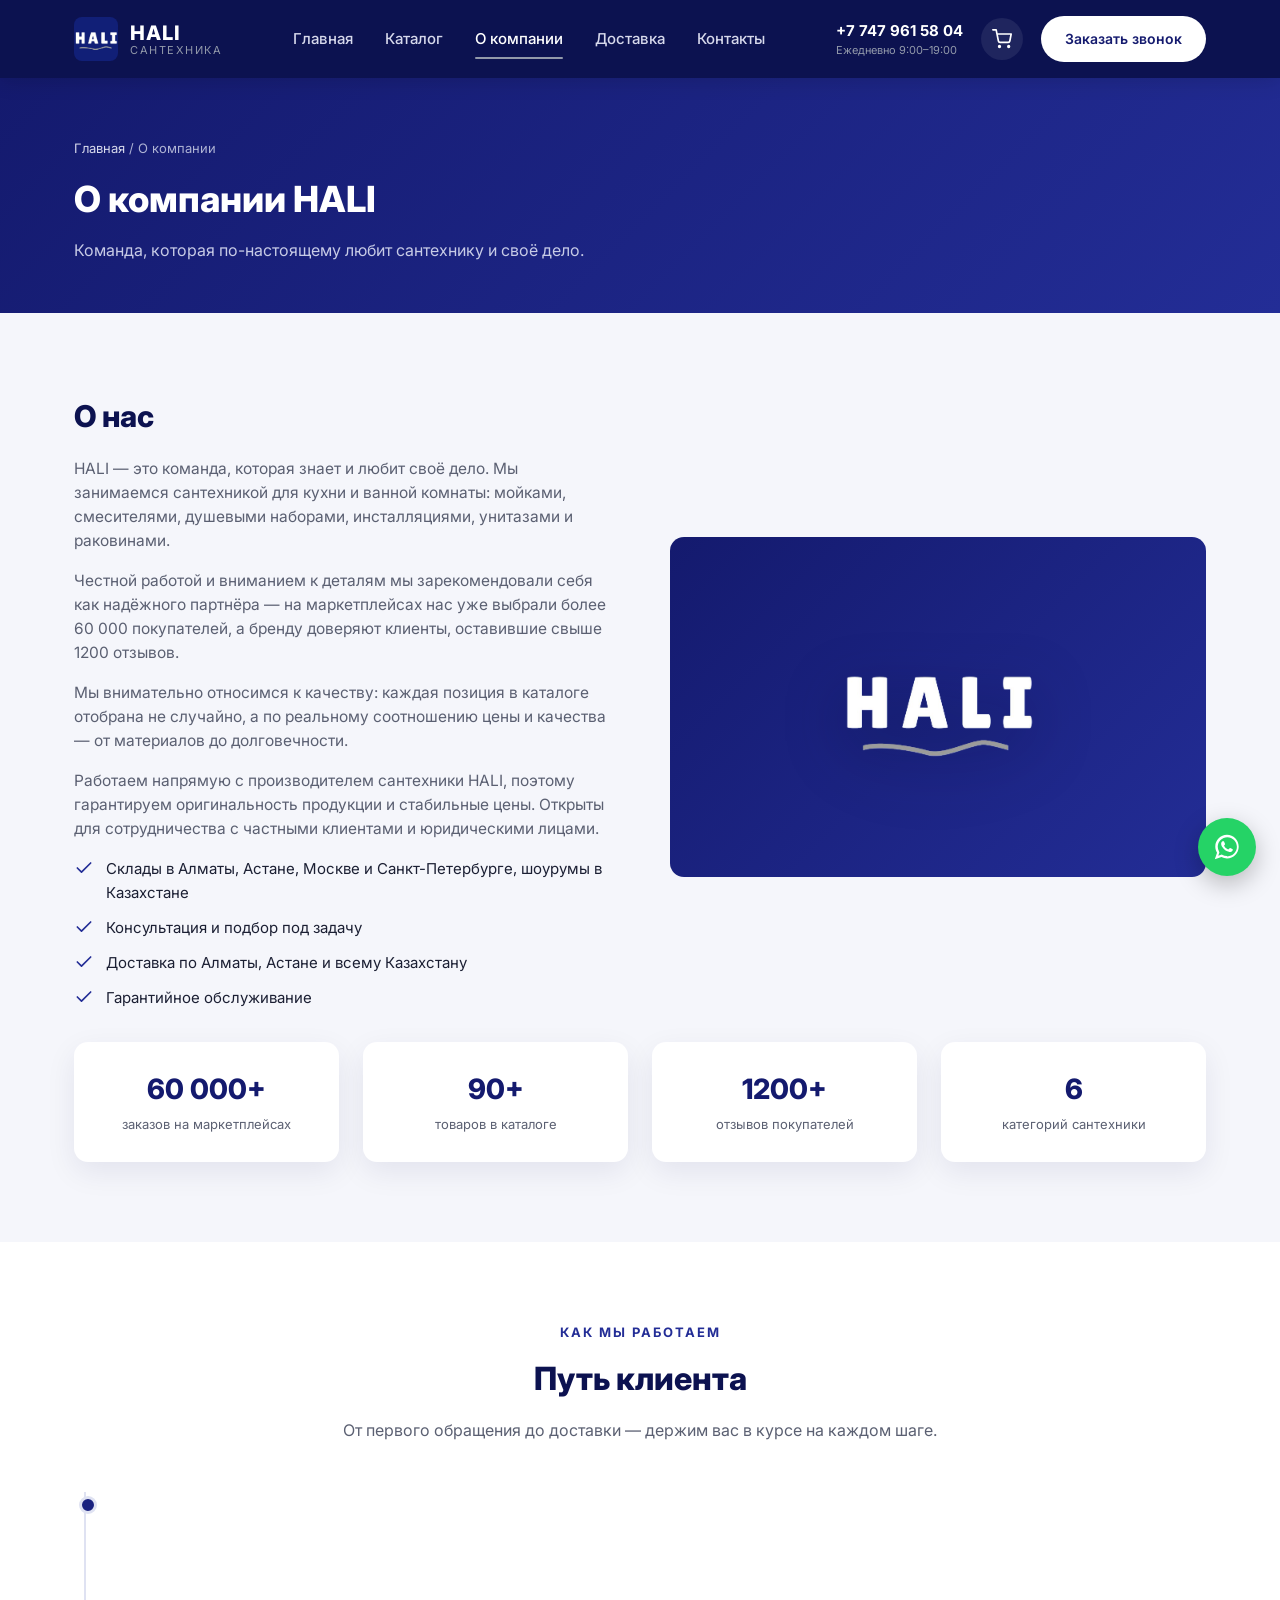
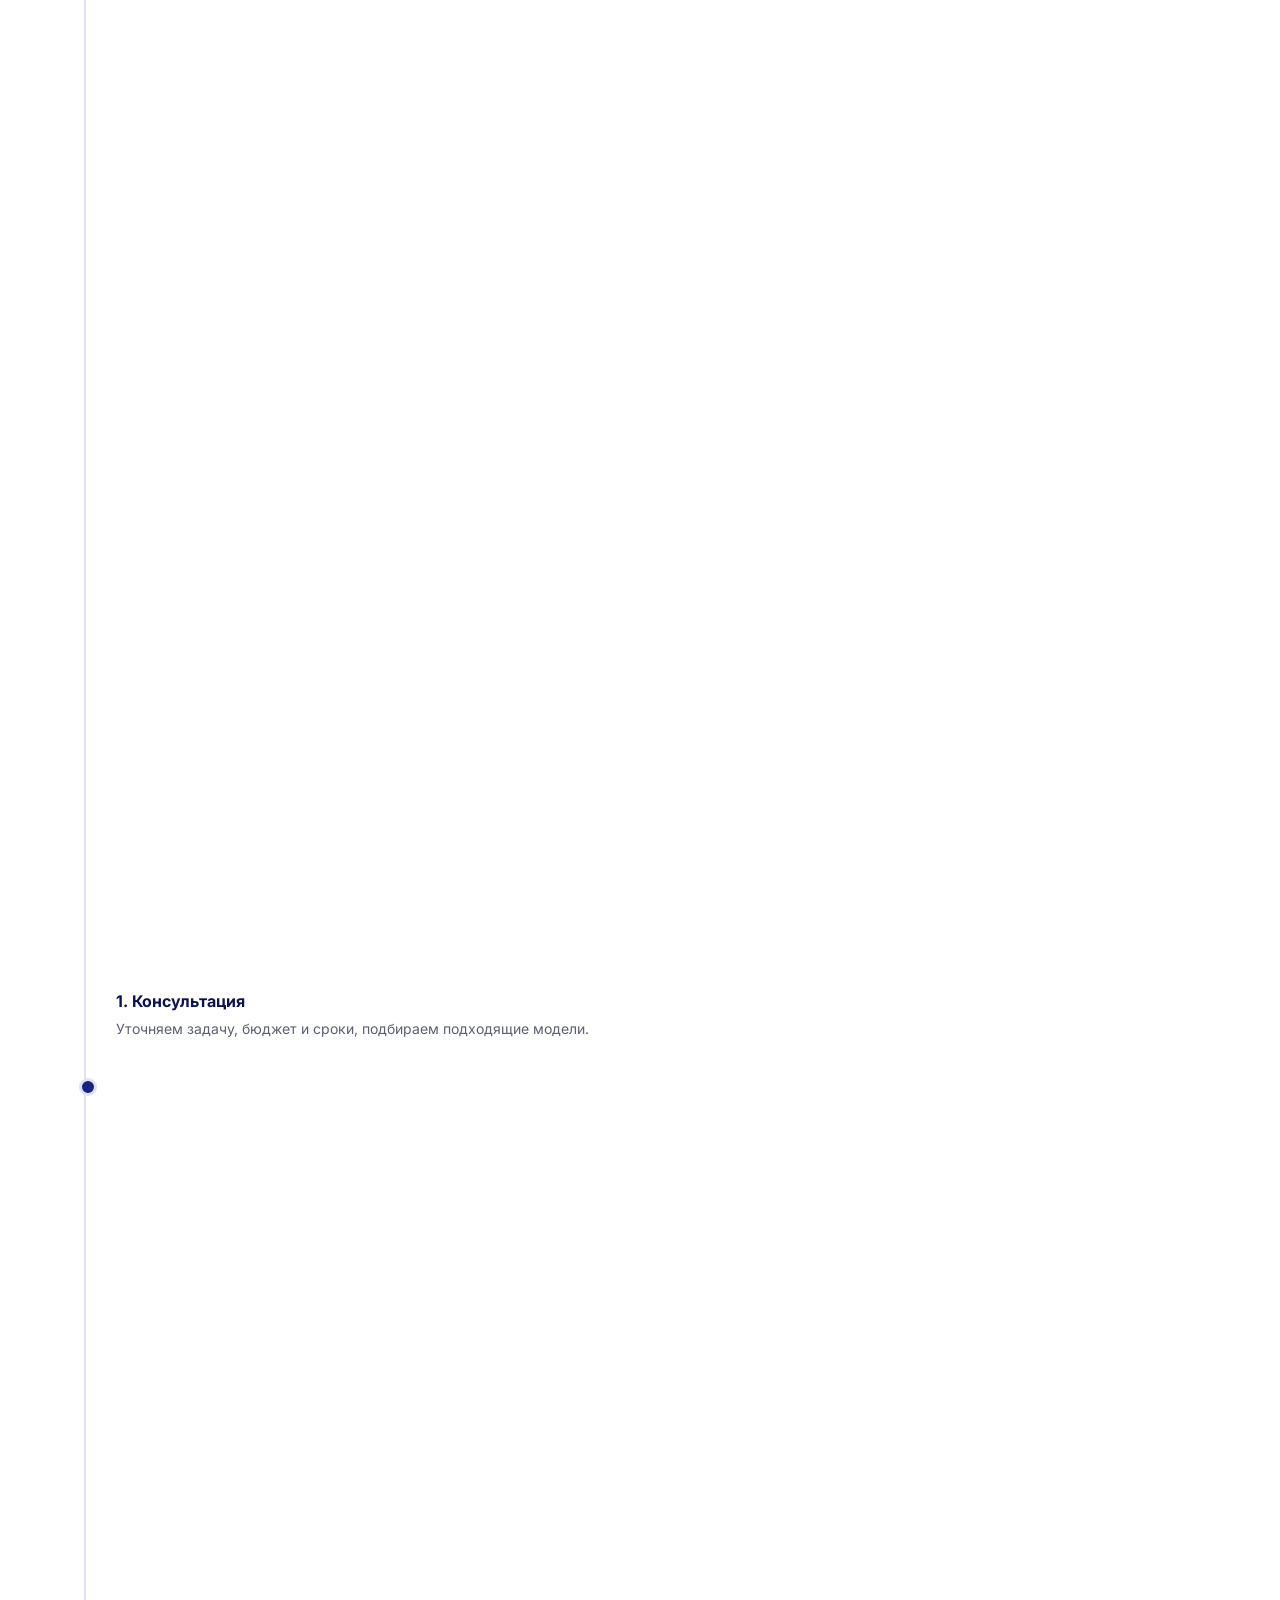
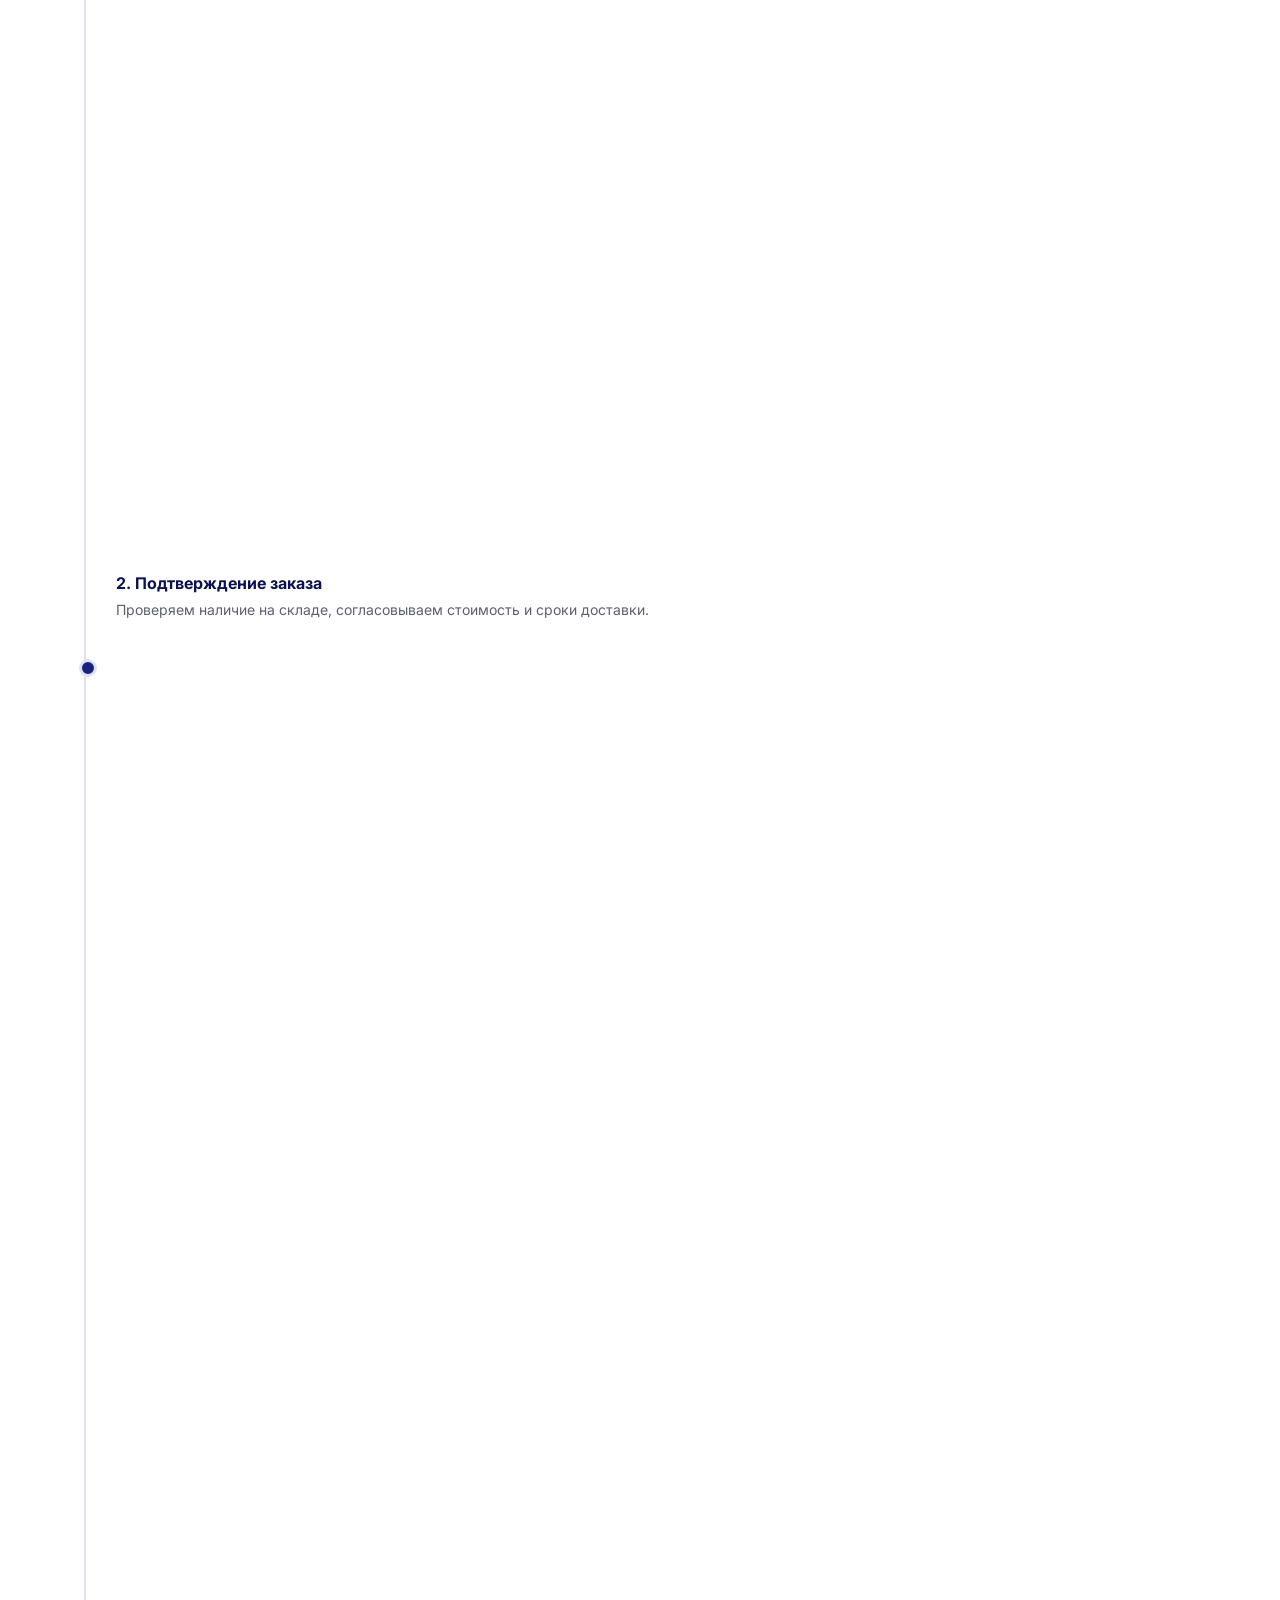
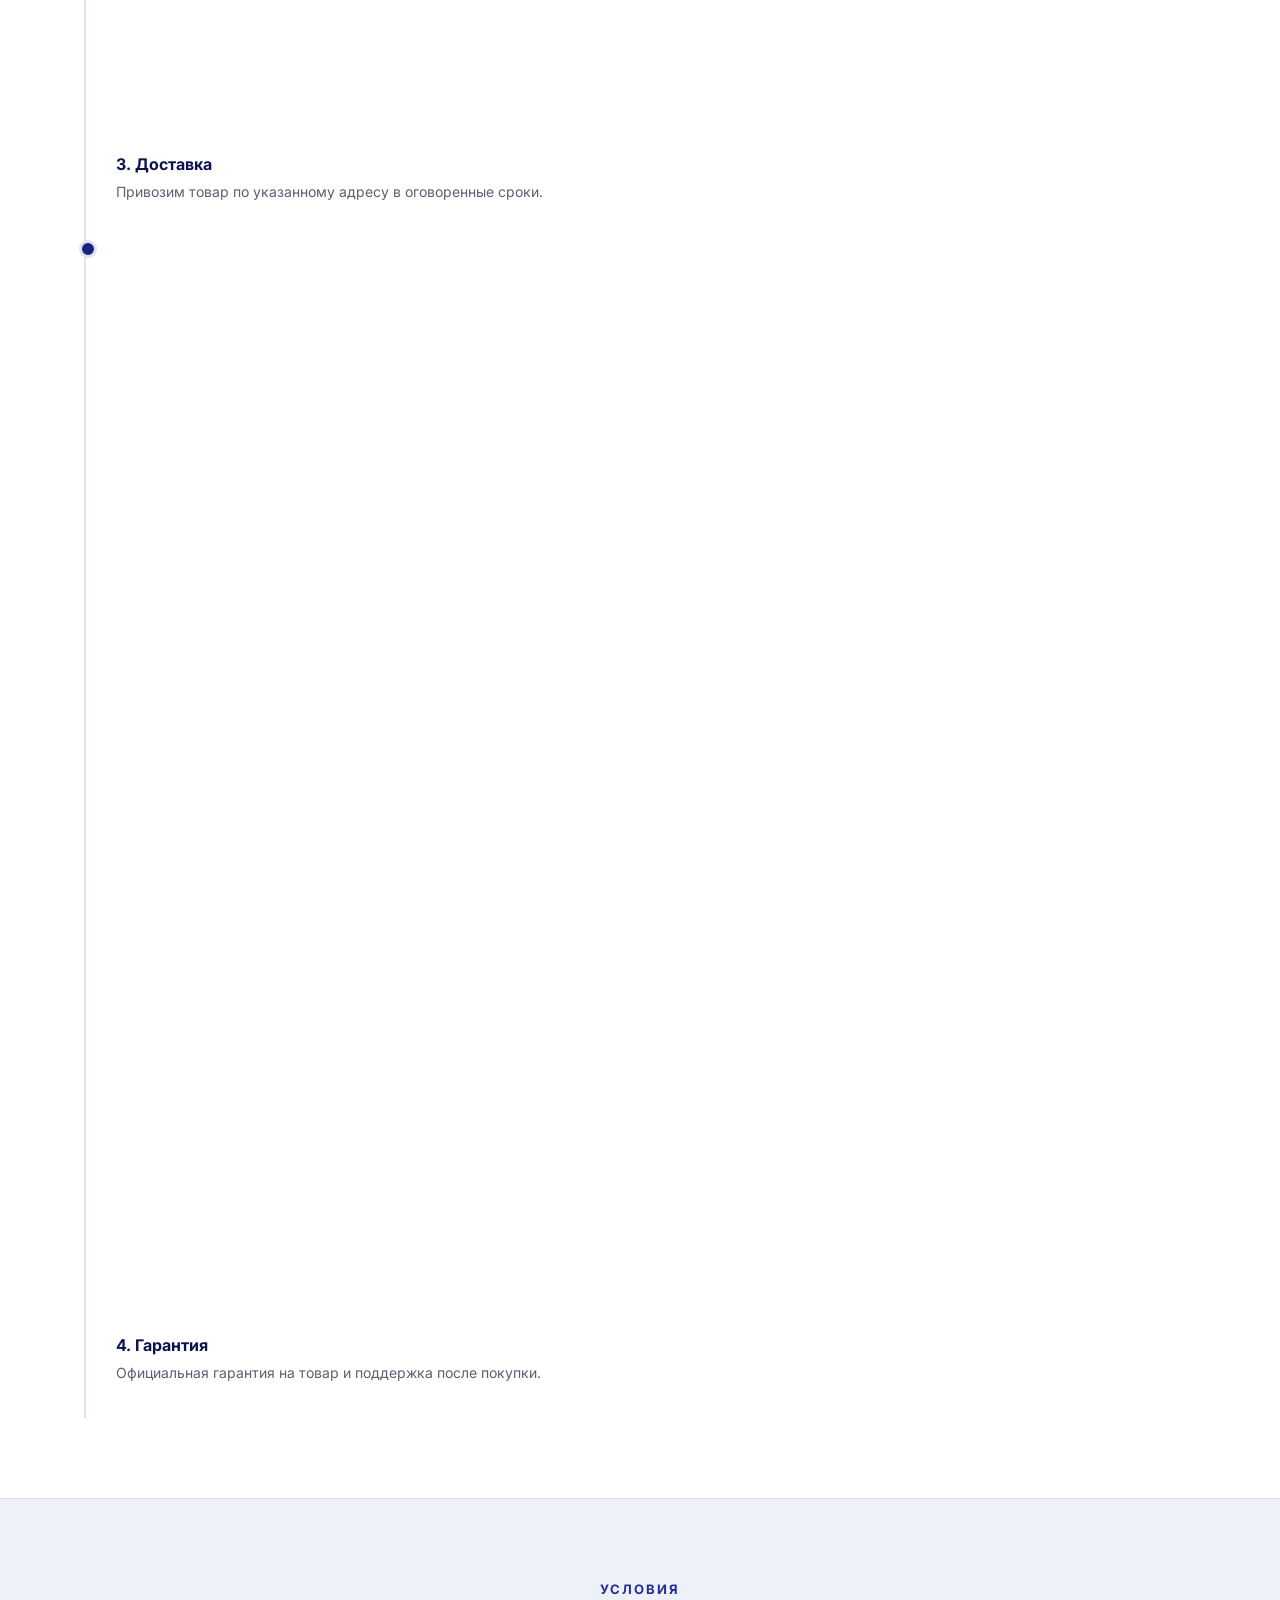
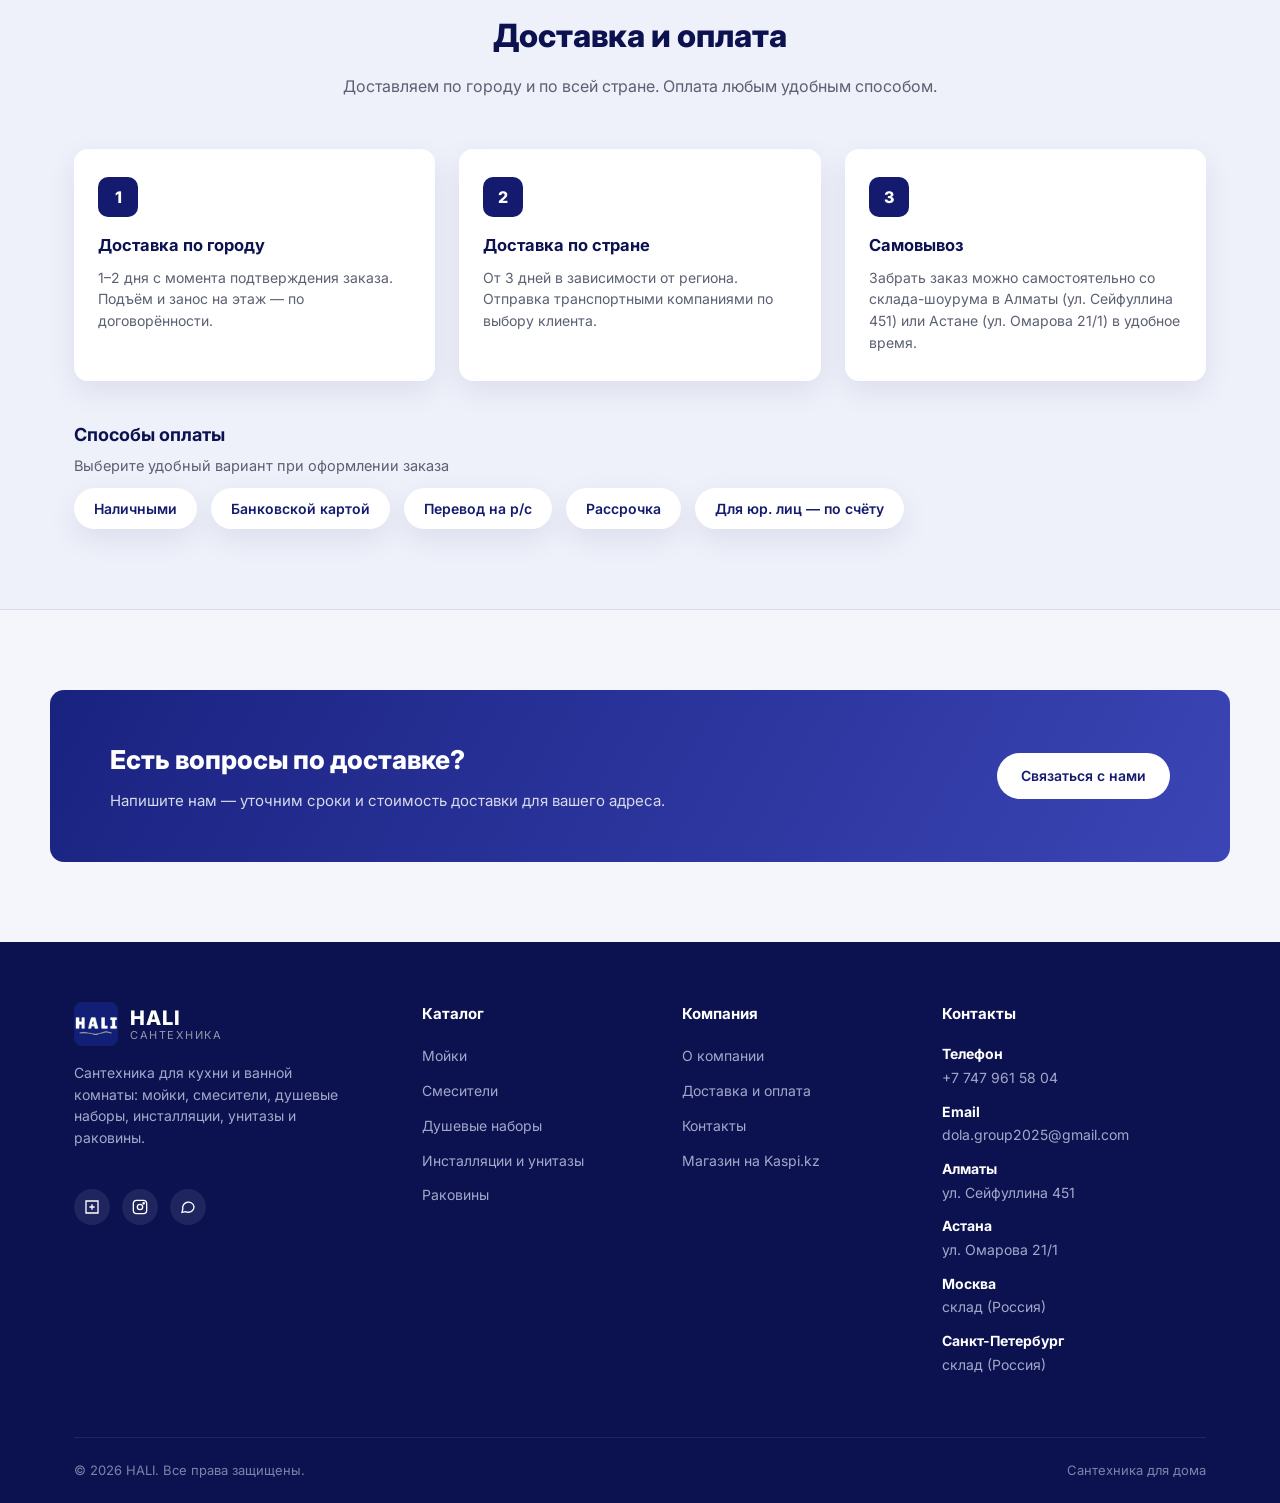
==== commit d88a3346: "Redesign customer journey timeline with icons" ====
--- a/about.html
+++ b/about.html
@@ -84,18 +84,22 @@
     </div>
     <div class="timeline">
       <div class="timeline-item">
+        <div class="timeline-icon"><svg viewBox="0 0 24 24" fill="none" stroke-width="2" stroke-linecap="round" stroke-linejoin="round"><path d="M21 11.5a8.38 8.38 0 0 1-8.8 8.4 8.5 8.5 0 0 1-4-1L3 20l1.2-5A8.4 8.4 0 1 1 21 11.5z"/></svg></div>
         <h4>1. Консультация</h4>
         <p>Уточняем задачу, бюджет и сроки, подбираем подходящие модели.</p>
       </div>
       <div class="timeline-item">
+        <div class="timeline-icon"><svg viewBox="0 0 24 24" fill="none" stroke-width="2" stroke-linecap="round" stroke-linejoin="round"><circle cx="12" cy="12" r="9"/><path d="M8 12.5l2.5 2.5L16 9"/></svg></div>
         <h4>2. Подтверждение заказа</h4>
         <p>Проверяем наличие на складе, согласовываем стоимость и сроки доставки.</p>
       </div>
       <div class="timeline-item">
+        <div class="timeline-icon"><svg viewBox="0 0 24 24" fill="none" stroke-width="2" stroke-linecap="round" stroke-linejoin="round"><rect x="1" y="7" width="15" height="10" rx="1"/><path d="M16 10h4l3 3v4h-7z"/><circle cx="6" cy="19" r="2"/><circle cx="18" cy="19" r="2"/></svg></div>
         <h4>3. Доставка</h4>
         <p>Привозим товар по указанному адресу в оговоренные сроки.</p>
       </div>
       <div class="timeline-item">
+        <div class="timeline-icon"><svg viewBox="0 0 24 24" fill="none" stroke-width="2" stroke-linecap="round" stroke-linejoin="round"><path d="M12 2l8 4v6c0 5-3.5 8.5-8 10-4.5-1.5-8-5-8-10V6z"/><path d="M9 12l2 2 4-4"/></svg></div>
         <h4>4. Гарантия</h4>
         <p>Официальная гарантия на товар и поддержка после покупки.</p>
       </div>
--- a/assets/style.css
+++ b/assets/style.css
@@ -180,6 +180,65 @@
   width:24px;height:2px;background:var(--white);border-radius:2px;
 }
 
+/* ---------- Locations map ---------- */
+.locations-map-section{background:var(--bg-card)}
+.locations-map{
+  max-width:820px;
+  margin:0 auto;
+}
+.locations-map svg{
+  width:100%;
+  height:auto;
+  display:block;
+  overflow:visible;
+}
+.locations-map .land-shape{
+  fill:#dfe2f5;
+  stroke:#aeb6e6;
+  stroke-width:2;
+  filter:drop-shadow(0 14px 24px rgba(20,26,110,0.12));
+}
+.locations-map .map-country-label{
+  font-family:'Inter',sans-serif;
+  font-weight:800;
+  font-size:34px;
+  fill:#b7bde3;
+  text-anchor:middle;
+  letter-spacing:3px;
+}
+.locations-map .map-country-label-sm{
+  font-size:22px;
+}
+.map-pin{cursor:pointer}
+.map-pin use{
+  fill:#d43b3b;
+  stroke:#fff;
+  stroke-width:2;
+  filter:drop-shadow(0 4px 6px rgba(212,59,59,0.45));
+  transition:transform .2s ease;
+  transform-box:fill-box;
+  transform-origin:bottom center;
+}
+.map-pin:hover use{transform:scale(1.15)}
+.map-pin-label{
+  font-family:'Inter',sans-serif;
+  font-size:15px;
+  font-weight:700;
+  fill:var(--navy-900);
+}
+.locations-map figcaption{
+  text-align:center;
+  margin-top:18px;
+  font-size:13px;
+  color:var(--text-muted);
+}
+
+@media(max-width:640px){
+  .locations-map .map-country-label{font-size:24px}
+  .locations-map .map-country-label-sm{font-size:16px}
+  .map-pin-label{font-size:12px}
+}
+
 /* ---------- Banner carousel ---------- */
 .banner-carousel{
   position:relative;
@@ -190,6 +249,7 @@
   padding:0;
 }
 .banner-slide{
+  position:relative;
   display:none;
   width:100%;
 }
@@ -198,6 +258,25 @@
   width:100%;
   height:auto;
   display:block;
+}
+.banner-cta-hint{
+  position:absolute;
+  left:23.5%;
+  top:81%;
+  transform:translate(-50%,-50%);
+  color:#fff;
+  font-size:22px;
+  font-weight:800;
+  text-shadow:0 1px 4px rgba(0,0,0,.45);
+  animation:bannerCtaBounce 1.3s ease-in-out infinite;
+  pointer-events:none;
+}
+@keyframes bannerCtaBounce{
+  0%,100%{transform:translate(-50%,-50%) translateX(0)}
+  50%{transform:translate(-50%,-50%) translateX(7px)}
+}
+@media(max-width:640px){
+  .banner-cta-hint{font-size:14px;left:26%;top:83%}
 }
 .banner-dots{
   position:absolute;
@@ -368,6 +447,12 @@
 /* ---------- Section basics ---------- */
 section{
   padding:80px 0;
+}
+
+#delivery{
+  background:#eef0fa;
+  border-top:1px solid rgba(12,18,80,0.09);
+  border-bottom:1px solid rgba(12,18,80,0.09);
 }
 
 .section-head{
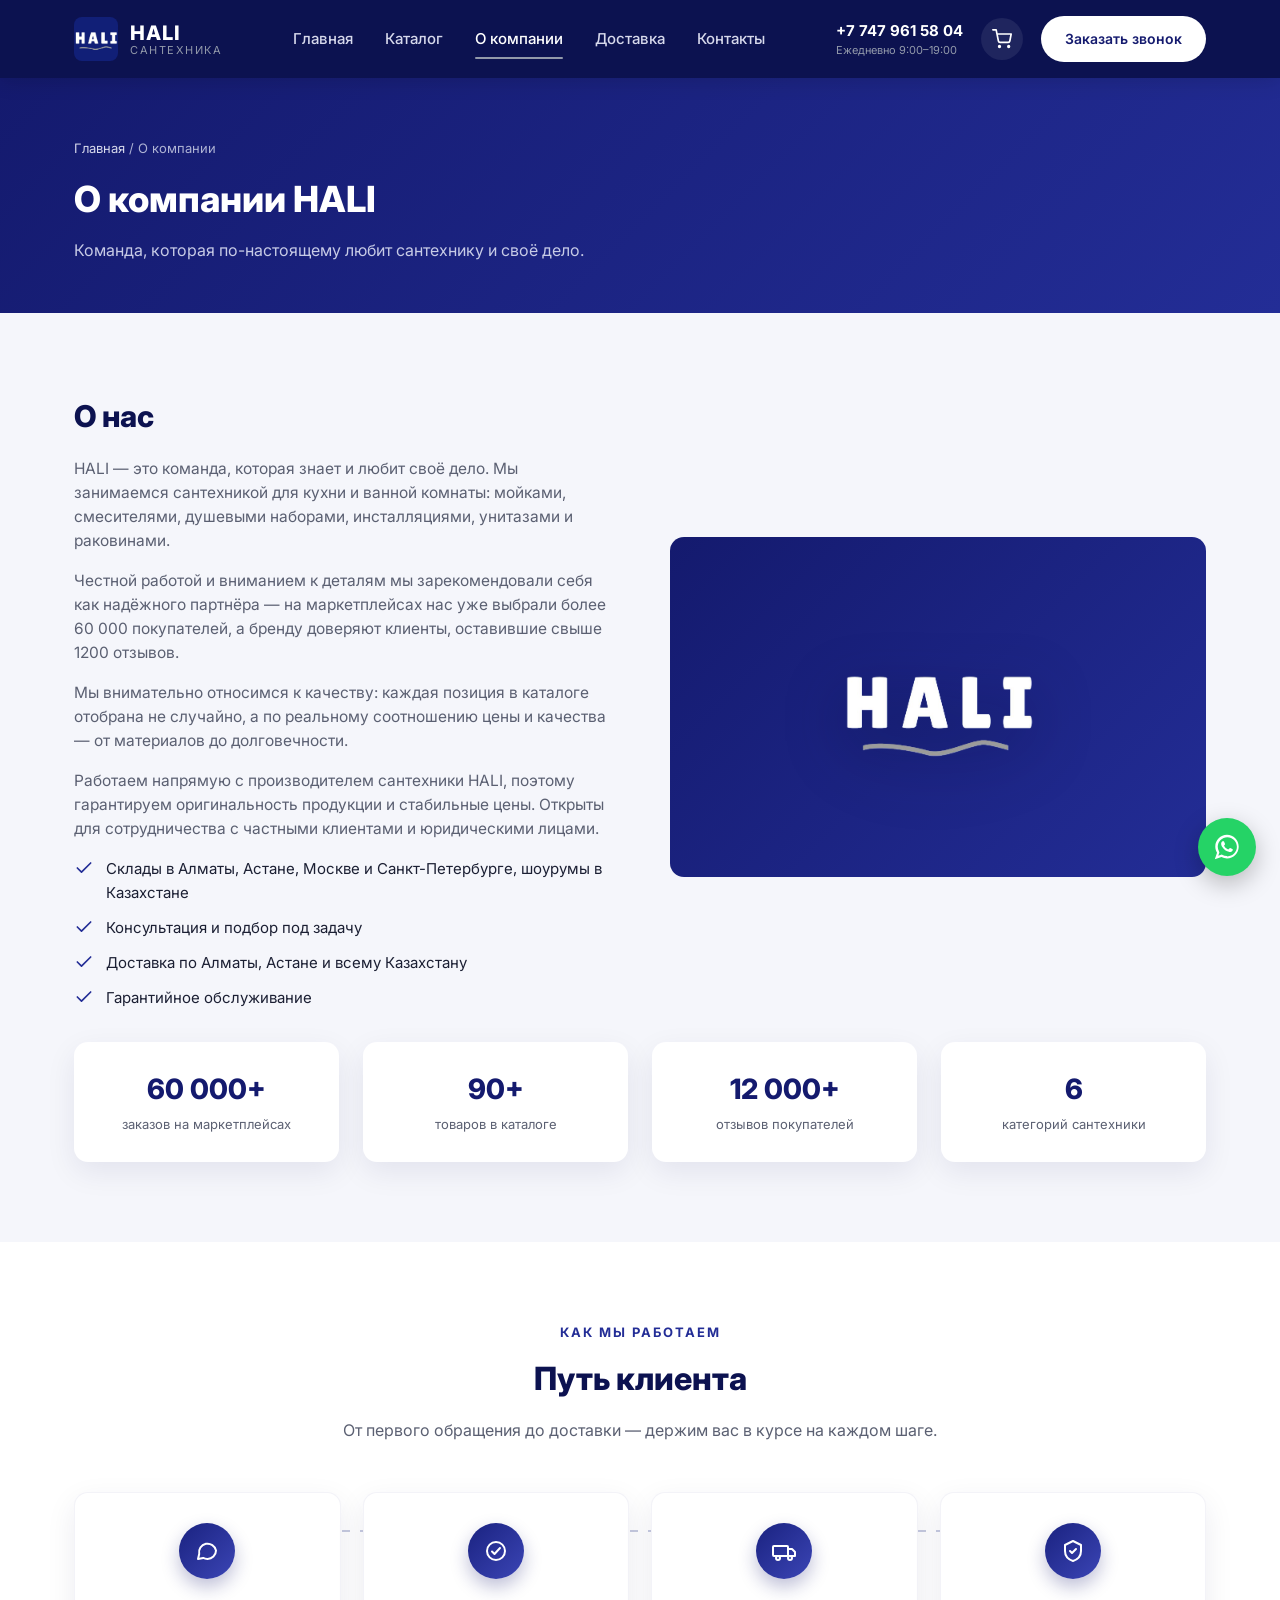
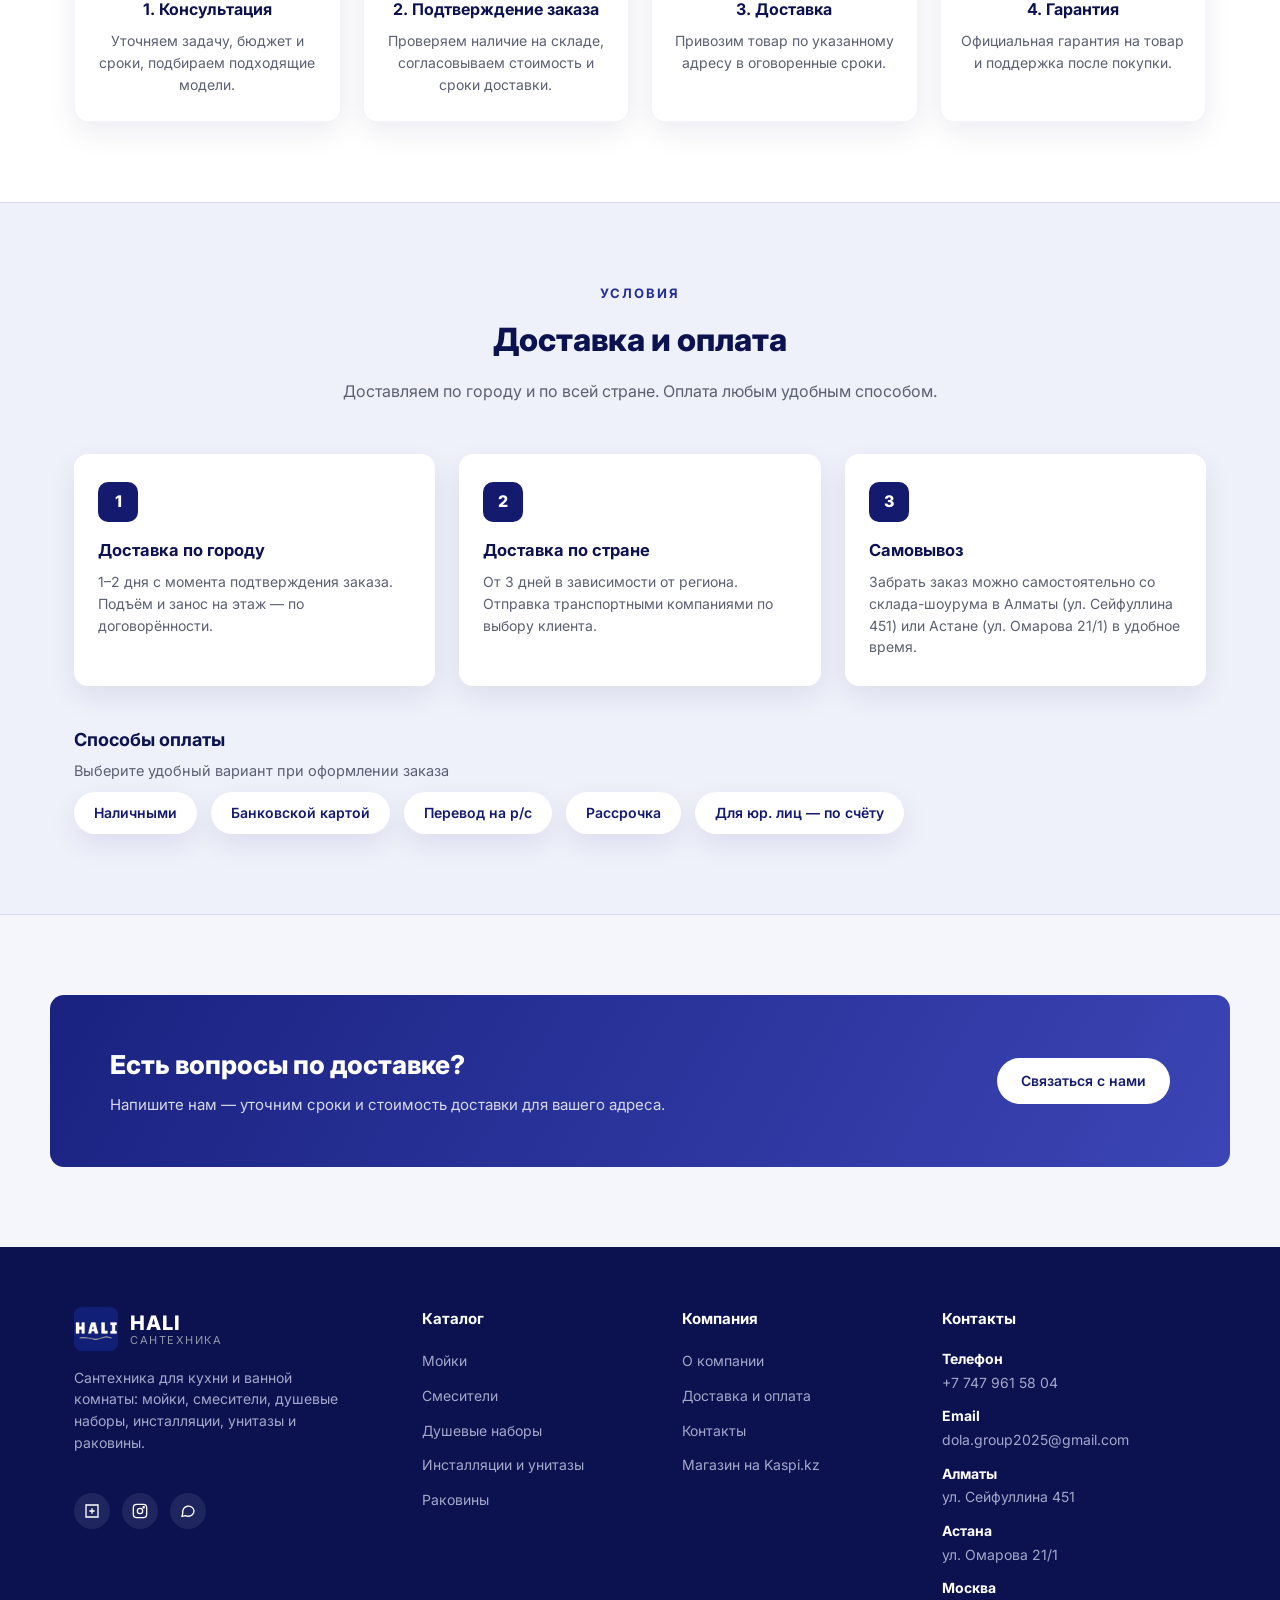
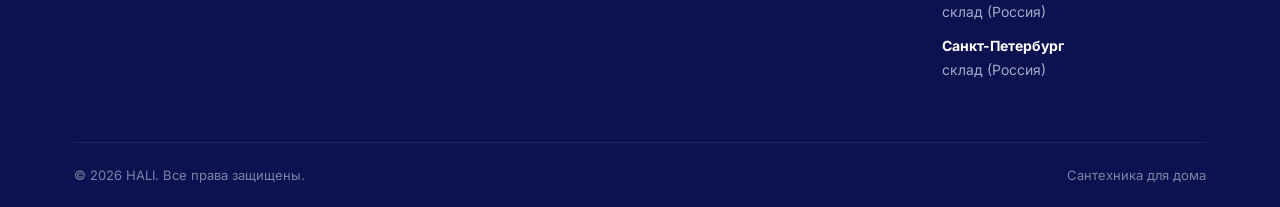
==== commit 4e64b644: "Update aggregate review count to 12,000+ across marketplaces" ====
--- a/about.html
+++ b/about.html
@@ -69,7 +69,7 @@
     <div class="about-stats">
       <div class="about-stat"><strong>60 000+</strong><span>заказов на маркетплейсах</span></div>
       <div class="about-stat"><strong>90+</strong><span>товаров в каталоге</span></div>
-      <div class="about-stat"><strong>1200+</strong><span>отзывов покупателей</span></div>
+      <div class="about-stat"><strong>12 000+</strong><span>отзывов покупателей</span></div>
       <div class="about-stat"><strong>6</strong><span>категорий сантехники</span></div>
     </div>
   </div>
--- a/assets/style.css
+++ b/assets/style.css
@@ -167,6 +167,16 @@
   background:rgba(255,255,255,0.08);
 }
 
+.btn-outline-navy{
+  background:transparent;
+  color:var(--navy-800);
+  border:1.5px solid rgba(20,26,110,0.25);
+}
+.btn-outline-navy:hover{
+  border-color:var(--navy-700);
+  background:rgba(20,26,110,0.05);
+}
+
 .btn-block{width:100%}
 
 .nav-toggle{
@@ -175,10 +185,15 @@
   gap:5px;
   background:none;
   padding:6px;
+  z-index:110;
 }
 .nav-toggle span{
   width:24px;height:2px;background:var(--white);border-radius:2px;
-}
+  transition:transform .2s ease, opacity .2s ease;
+}
+.nav-toggle.active span:nth-child(1){transform:translateY(7px) rotate(45deg)}
+.nav-toggle.active span:nth-child(2){opacity:0}
+.nav-toggle.active span:nth-child(3){transform:translateY(-7px) rotate(-45deg)}
 
 /* ---------- Locations map ---------- */
 .locations-map-section{background:var(--bg-card)}
@@ -627,6 +642,81 @@
   width:20px;height:20px;flex-shrink:0;stroke:var(--navy-600);margin-top:1px;
 }
 
+/* ---------- Reviews ---------- */
+.reviews{background:var(--bg-card)}
+.reviews-grid{
+  display:grid;
+  grid-template-columns:repeat(3,1fr);
+  gap:24px;
+}
+.review-card{
+  background:var(--bg);
+  border-radius:var(--radius);
+  overflow:hidden;
+  box-shadow:var(--shadow);
+  border:1px solid rgba(20,26,110,0.05);
+  transition:transform .2s ease, box-shadow .2s ease;
+  display:flex;
+  flex-direction:column;
+}
+.review-card:hover{
+  transform:translateY(-6px);
+  box-shadow:var(--shadow-hover);
+}
+.review-photo{
+  height:200px;
+  background:#e6e8f2;
+}
+.review-photo img{
+  width:100%;
+  height:100%;
+  object-fit:cover;
+}
+.review-body{
+  padding:22px 22px 24px;
+  display:flex;
+  flex-direction:column;
+  flex:1;
+}
+.review-stars{
+  color:#f5a623;
+  font-size:15px;
+  letter-spacing:2px;
+  margin-bottom:10px;
+}
+.review-text{
+  font-size:14.5px;
+  color:var(--text);
+  line-height:1.6;
+  margin-bottom:16px;
+  flex:1;
+}
+.review-author{
+  display:flex;
+  flex-direction:column;
+  gap:2px;
+  padding-top:14px;
+  border-top:1px solid #e6e8f2;
+}
+.review-author strong{
+  font-size:14.5px;
+  color:var(--navy-900);
+}
+.review-author span{
+  font-size:12.5px;
+  color:var(--text-muted);
+}
+.reviews-more{
+  text-align:center;
+  margin-top:36px;
+}
+@media(max-width:980px){
+  .reviews-grid{grid-template-columns:repeat(2,1fr)}
+}
+@media(max-width:640px){
+  .reviews-grid{grid-template-columns:1fr}
+}
+
 /* ---------- CTA band ---------- */
 .cta-band{
   background:linear-gradient(120deg,var(--navy-700),var(--navy-500));
@@ -732,6 +822,92 @@
   color:#c7cbe6;
   margin-top:10px;
   max-width:560px;
+}
+
+/* ---------- Catalog toolbar (search/sort/filter) ---------- */
+.catalog-toolbar{
+  background:var(--bg-card);
+  border-bottom:1px solid #e6e8f2;
+  padding:20px 0;
+}
+.catalog-toolbar .container{
+  display:flex;
+  align-items:center;
+  gap:16px;
+  flex-wrap:wrap;
+}
+.toolbar-search{
+  position:relative;
+  flex:1;
+  min-width:220px;
+}
+.toolbar-search svg{
+  position:absolute;
+  left:14px;
+  top:50%;
+  transform:translateY(-50%);
+  width:18px;height:18px;
+  stroke:var(--text-muted);
+  pointer-events:none;
+}
+.toolbar-search input{
+  width:100%;
+  padding:11px 14px 11px 40px;
+  border:1.5px solid #e2e4f0;
+  border-radius:10px;
+  font-size:14px;
+  font-family:inherit;
+  background:var(--bg);
+  transition:border-color .2s;
+}
+.toolbar-search input:focus{outline:none;border-color:var(--navy-600)}
+.toolbar-controls{
+  display:flex;
+  align-items:center;
+  gap:16px;
+  flex-wrap:wrap;
+}
+.toolbar-controls select{
+  padding:10px 14px;
+  border:1.5px solid #e2e4f0;
+  border-radius:10px;
+  font-size:14px;
+  font-family:inherit;
+  background:var(--bg);
+  color:var(--text);
+  cursor:pointer;
+}
+.toolbar-controls select:focus{outline:none;border-color:var(--navy-600)}
+.toolbar-checkbox{
+  display:flex;
+  align-items:center;
+  gap:8px;
+  font-size:14px;
+  font-weight:600;
+  color:var(--text);
+  cursor:pointer;
+  white-space:nowrap;
+}
+.toolbar-checkbox input{width:17px;height:17px;accent-color:var(--navy-700);cursor:pointer}
+.toolbar-reset{
+  background:none;
+  color:var(--navy-600);
+  font-size:14px;
+  font-weight:700;
+  padding:8px 2px;
+  white-space:nowrap;
+}
+.toolbar-reset:hover{color:var(--navy-800);text-decoration:underline}
+.catalog-empty{
+  text-align:center;
+  padding:60px 20px;
+  color:var(--text-muted);
+  font-size:15px;
+}
+@media(max-width:640px){
+  .catalog-toolbar .container{flex-direction:column;align-items:stretch}
+  .toolbar-search{min-width:0}
+  .toolbar-controls{justify-content:space-between}
 }
 
 /* ---------- Catalog ---------- */
@@ -1005,32 +1181,59 @@
 }
 
 .timeline{
-  border-left:2px solid #dfe2f2;
-  margin-left:10px;
-  padding-left:30px;
+  display:grid;
+  grid-template-columns:repeat(4,1fr);
+  gap:22px;
+  position:relative;
+}
+.timeline::before{
+  content:"";
+  position:absolute;
+  top:38px;
+  left:12.5%;
+  right:12.5%;
+  height:2px;
+  background:repeating-linear-gradient(90deg,#c7cbe0 0 8px,transparent 8px 18px);
+  z-index:0;
 }
 .timeline-item{
   position:relative;
-  padding-bottom:34px;
-}
-.timeline-item::before{
-  content:"";
-  position:absolute;
-  left:-37px;top:4px;
-  width:12px;height:12px;
+  z-index:1;
+  background:var(--bg-card);
+  border-radius:var(--radius);
+  padding:30px 20px 26px;
+  text-align:center;
+  box-shadow:var(--shadow);
+  border:1px solid rgba(20,26,110,0.05);
+  transition:transform .2s ease, box-shadow .2s ease;
+}
+.timeline-item:hover{
+  transform:translateY(-6px);
+  box-shadow:var(--shadow-hover);
+}
+.timeline-icon{
+  width:56px;
+  height:56px;
   border-radius:50%;
-  background:var(--navy-700);
-  border:3px solid #dfe2f2;
-}
+  background:linear-gradient(135deg,var(--navy-700),var(--navy-500));
+  display:flex;
+  align-items:center;
+  justify-content:center;
+  margin:0 auto 18px;
+  color:#fff;
+  box-shadow:0 8px 18px rgba(20,26,110,0.28);
+}
+.timeline-icon svg{width:24px;height:24px;stroke:var(--white)}
 .timeline-item h4{
   font-size:16px;
   font-weight:700;
   color:var(--navy-900);
-  margin-bottom:4px;
+  margin-bottom:8px;
 }
 .timeline-item p{
   font-size:14px;
   color:var(--text-muted);
+  line-height:1.55;
 }
 
 .delivery-grid{
@@ -1573,7 +1776,24 @@
 
 /* ---------- Responsive ---------- */
 @media(max-width:980px){
-  .main-nav{display:none}
+  .main-nav{
+    display:none;
+    position:absolute;
+    top:100%;
+    left:0;
+    right:0;
+    flex-direction:column;
+    gap:0;
+    background:var(--navy-900);
+    padding:8px 24px 20px;
+    box-shadow:0 14px 24px rgba(0,0,0,0.25);
+  }
+  .main-nav.open{display:flex}
+  .main-nav a{
+    padding:14px 0;
+    border-bottom:1px solid rgba(255,255,255,0.1);
+  }
+  .main-nav a.active::after{display:none}
   .nav-toggle{display:flex}
   .header-phone{display:none}
   .hero .container{grid-template-columns:1fr;text-align:center}
@@ -1597,6 +1817,11 @@
   .pd-specs{grid-template-columns:1fr}
 }
 
+@media(max-width:620px){
+  .timeline{grid-template-columns:repeat(2,1fr)}
+  .timeline::before{display:none}
+}
+
 @media(max-width:560px){
   .hero h1{font-size:32px}
   .category-grid{grid-template-columns:1fr}
@@ -1605,4 +1830,5 @@
   .form-row{grid-template-columns:1fr}
   .catalog-section-head{flex-direction:column;align-items:flex-start}
   .advantage-grid{grid-template-columns:1fr}
-}
+  .timeline{grid-template-columns:1fr}
+}
